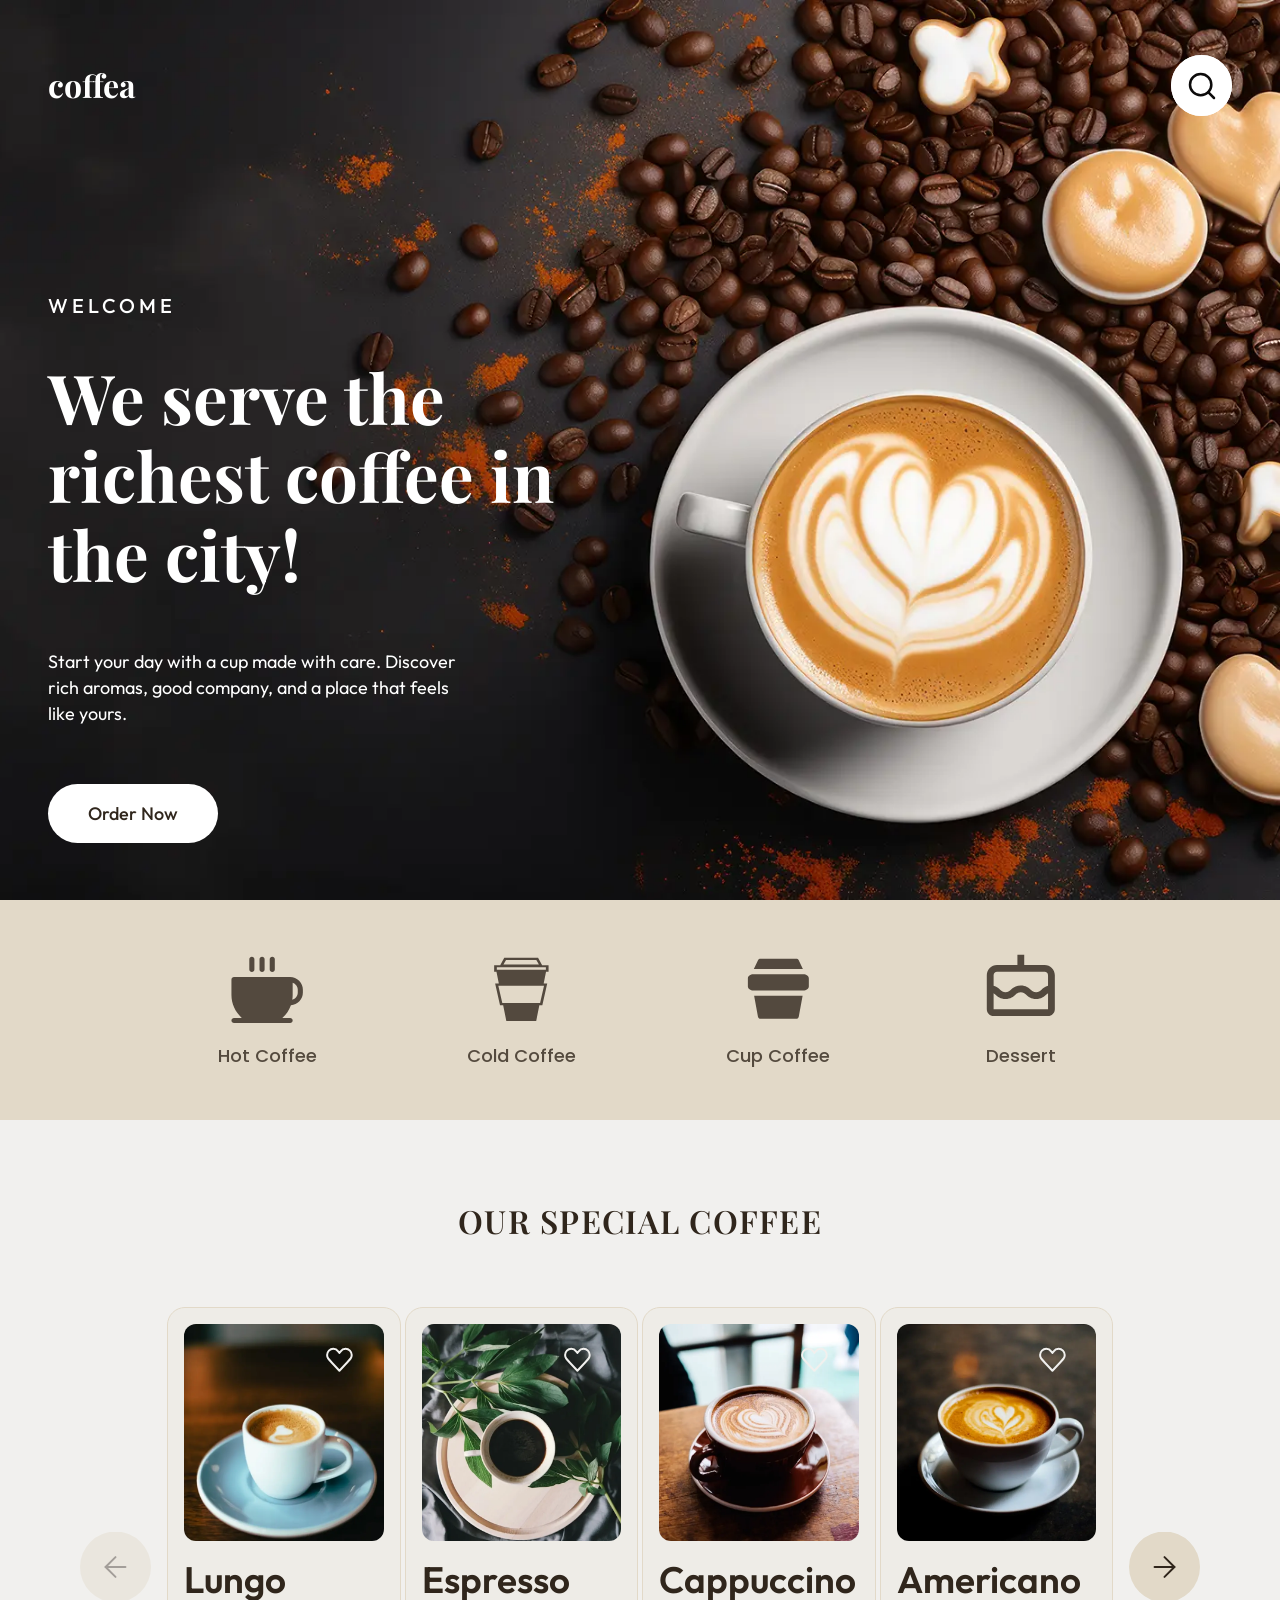
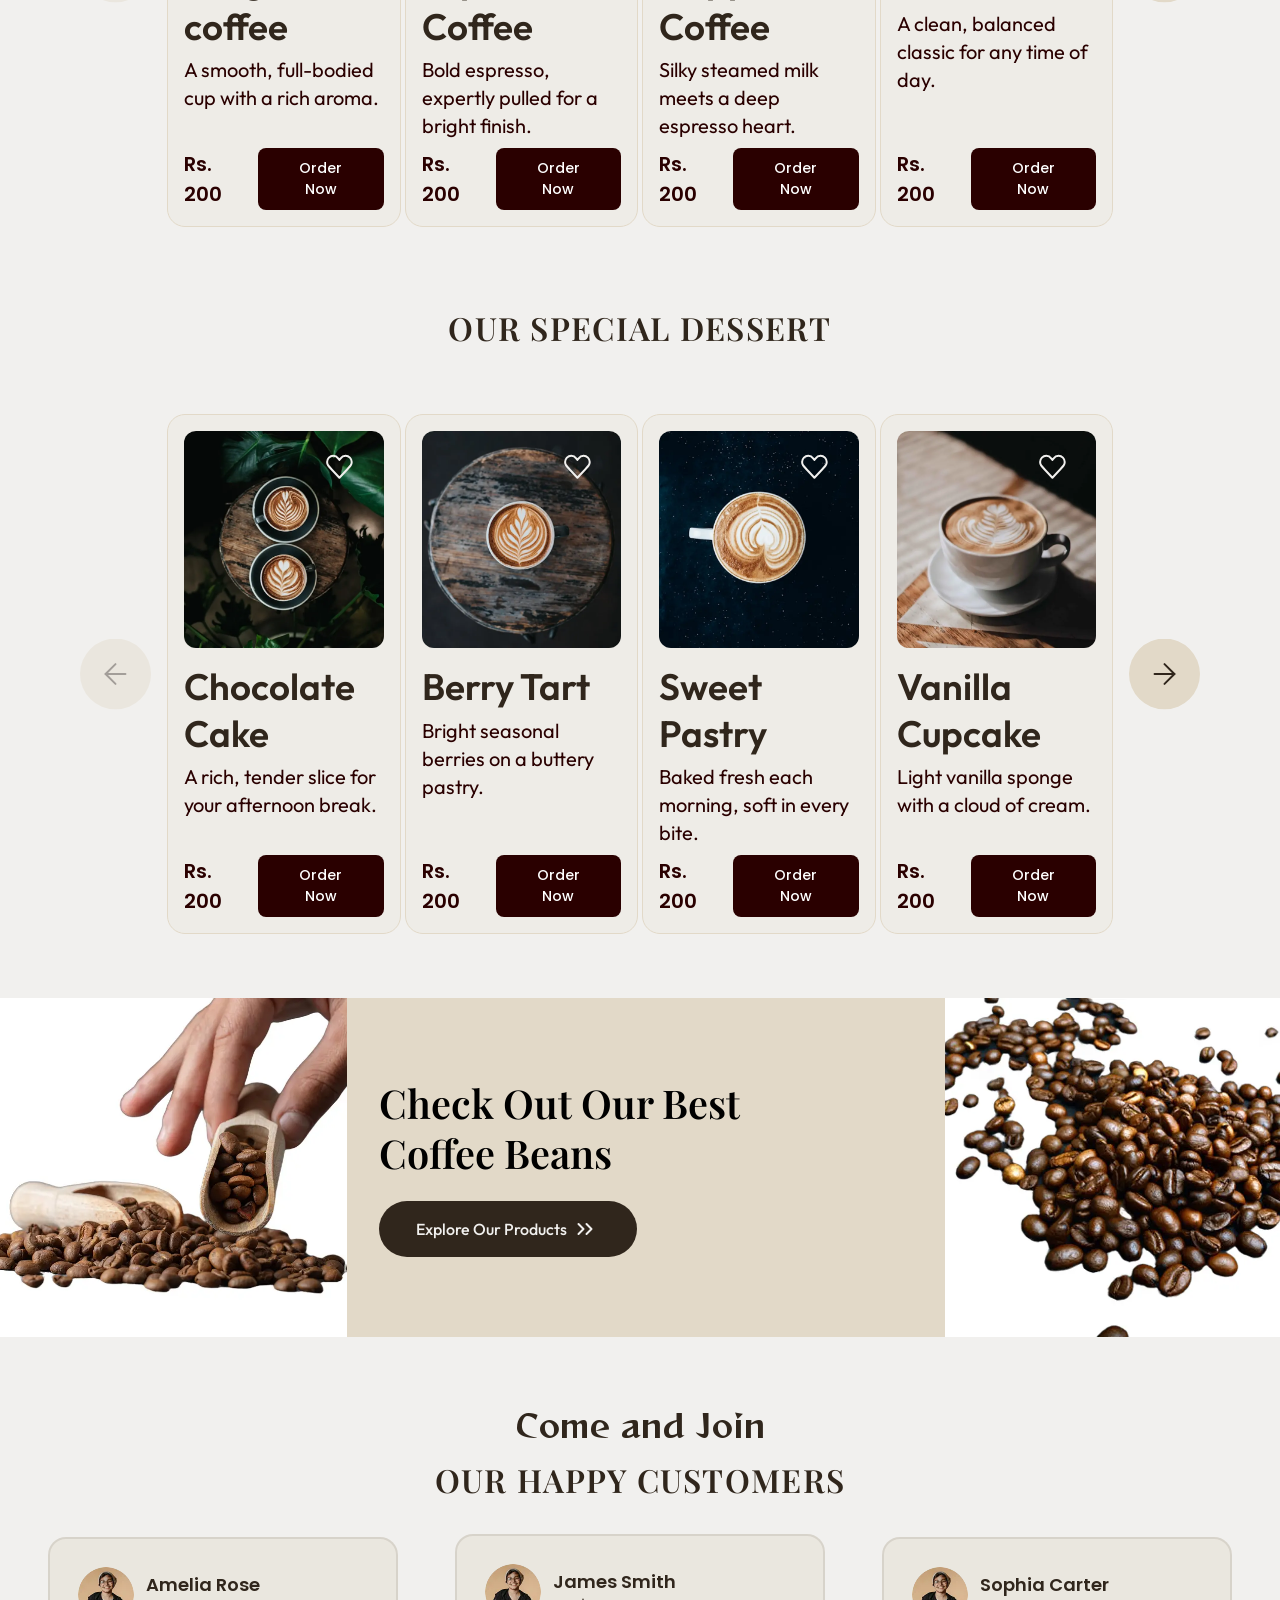
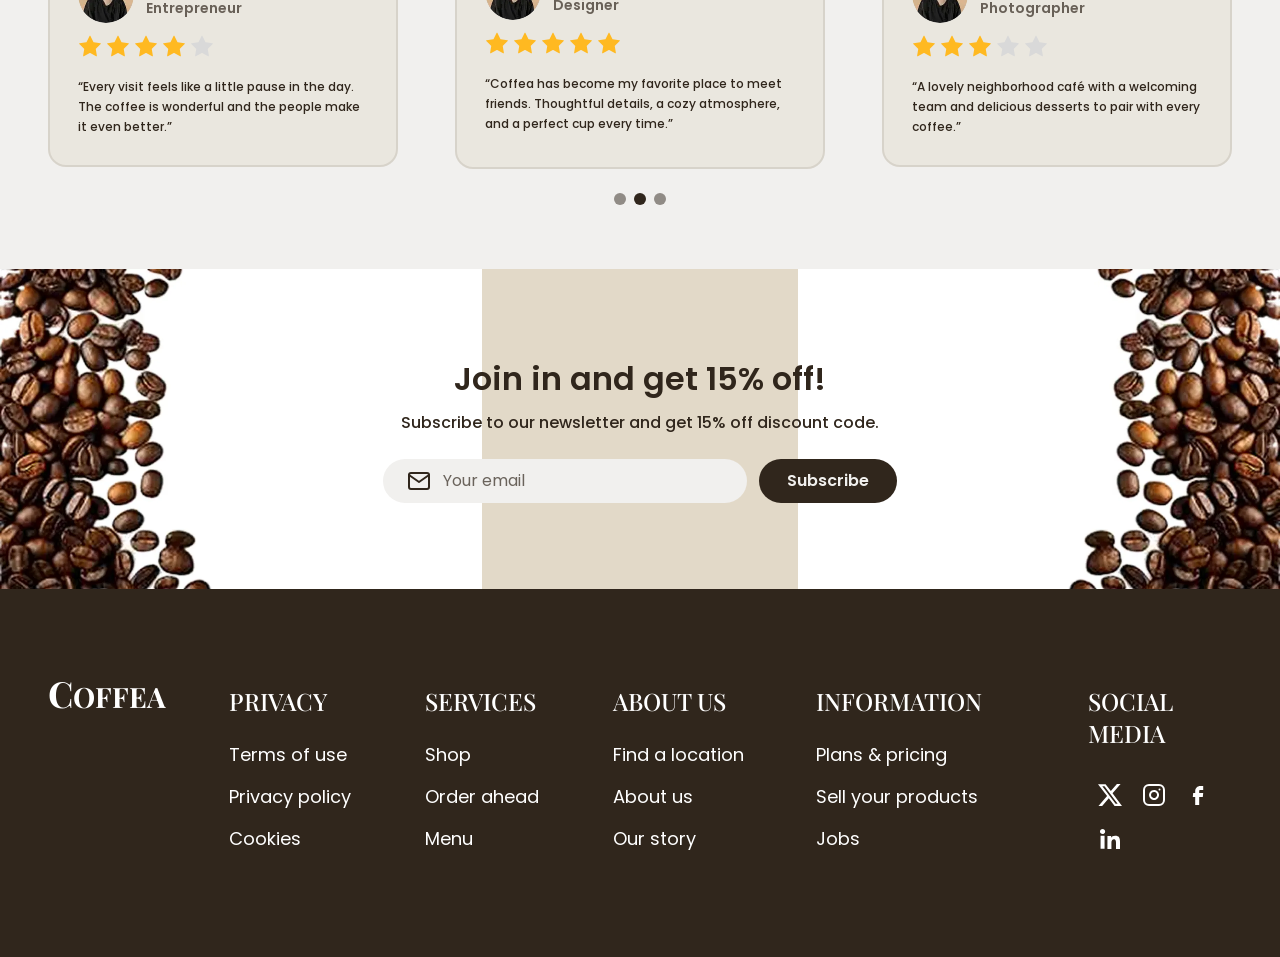
==== index.html @ c3ddb2d2 "TP4-Landing Page" ====
<!DOCTYPE html>
<html lang="en">
 <head>
  <meta charset="utf-8"/>
  <meta content="width=device-width, initial-scale=1" name="viewport"/>
  <title>
   Coffea | Freshly roasted coffee and desserts
  </title>
  <meta content="Coffea is a coffee shop serving freshly roasted espresso, cold brews and desserts. Order online or visit us." name="description"/>
  <meta content="Coffea | Coffee shop" property="og:title"/>
  <meta content="Freshly roasted coffee and desserts, made in small batches." property="og:description"/>
  <meta content="website" property="og:type"/>
  <link href="assets/icons/favicon.svg" rel="icon" type="image/svg+xml"/>
  <link href="https://fonts.googleapis.com" rel="preconnect"/>
  <link crossorigin="" href="https://fonts.gstatic.com" rel="preconnect"/>
  <link href="https://fonts.googleapis.com/css2?family=Outfit:wght@400;500;600&amp;family=Playfair+Display:wght@500;600;700&amp;family=Poppins:wght@400;500;600&amp;family=Reggae+One&amp;display=swap" rel="stylesheet"/>
  <link href="css/main.css" rel="stylesheet"/>
  <script defer="" src="js/carousels.js"></script>
 </head>
 <body>
  <a class="skip-link" href="#main">
   Skip to content
  </a>
  <header class="header">
   <div class="container header__inner">
    <a class="header__logo" href="/">
     coffea
    </a>
    <button aria-label="Buscar" class="header__search" type="button">
     <img alt="" height="61" src="assets/icons/search.svg" width="61"/>
    </button>
    <details class="header__menu">
     <summary class="header__toggle">
      <span class="visually-hidden">
       Menu
      </span>
     </summary>
     <nav aria-label="Principal">
      <ul class="header__list">
       <li>
        <a class="header__link" href="#">
         home
        </a>
       </li>
       <li>
        <a class="header__link" href="#">
         coffee
        </a>
       </li>
       <li>
        <a class="header__link" href="#">
         bakery
        </a>
       </li>
       <li>
        <a class="header__link" href="#">
         shop
        </a>
       </li>
       <li>
        <a class="header__link" href="#">
         about
        </a>
       </li>
       <li>
        <a class="header__link header__link--login" href="#">
         login
        </a>
       </li>
      </ul>
     </nav>
    </details>
   </div>
  </header>
  <main id="main">
   <section aria-labelledby="hero-title" class="hero">
    <img alt="" class="hero__bg" decoding="async" fetchpriority="high" height="1000" src="assets/img/hero.webp" width="1920"/>
    <div class="container">
     <div class="hero__content">
      <p class="hero__eyebrow">
       Welcome
      </p>
      <h1 class="hero__title" id="hero-title">
       We serve the richest coffee in the city!
      </h1>
      <p class="hero__text">
       Start your day with a cup made with care. Discover rich aromas, good company, and a place that feels like yours.
      </p>
      <a class="hero__cta" href="#coffee-title">
       Order Now
      </a>
     </div>
    </div>
   </section>
   <section aria-label="Categorías" class="categories">
    <div class="container">
     <ul class="categories__list">
      <li>
       <a class="categories__link" href="#coffee-title">
        <svg aria-hidden="true" class="categories__icon" fill="currentColor" viewbox="0 0 83 83">
         <path d="M64.6557 29.3609H8.06055C7.37827 29.3609 6.72395 29.632 6.24151 30.1144C5.75907 30.5969 5.48804 31.2512 5.48804 31.9335V47.3685C5.49573 51.7482 6.43234 56.0764 8.23605 60.0673C10.0398 64.0583 12.6695 67.6213 15.9517 70.5211H8.06055C7.37827 70.5211 6.72395 70.7921 6.24151 71.2745C5.75907 71.757 5.48804 72.4113 5.48804 73.0936C5.48804 73.7759 5.75907 74.4302 6.24151 74.9126C6.72395 75.3951 7.37827 75.6661 8.06055 75.6661H64.6557C65.338 75.6661 65.9923 75.3951 66.4748 74.9126C66.9572 74.4302 67.2282 73.7759 67.2282 73.0936C67.2282 72.4113 66.9572 71.757 66.4748 71.2745C65.9923 70.7921 65.338 70.5211 64.6557 70.5211H56.7646C60.7043 67.0291 63.6919 62.5931 65.4468 57.6296C68.7142 57.4283 71.7819 55.9887 74.0248 53.6042C76.2678 51.2196 77.5171 48.0696 77.5183 44.796V42.2235C77.5183 38.8121 76.1631 35.5405 73.7509 33.1283C71.3387 30.7161 68.0671 29.3609 64.6557 29.3609ZM72.3732 44.796C72.3721 46.4603 71.8329 48.0797 70.8362 49.4126C69.8394 50.7455 68.4385 51.7204 66.8424 52.192C67.097 50.5967 67.226 48.9839 67.2282 47.3685V34.9497C68.7325 35.4816 70.035 36.4666 70.9564 37.7692C71.8778 39.0718 72.3728 40.628 72.3732 42.2235V44.796ZM33.7856 21.6434V11.3534C33.7856 10.6711 34.0567 10.0168 34.5391 9.53435C35.0215 9.05191 35.6759 8.78088 36.3581 8.78088C37.0404 8.78088 37.6947 9.05191 38.1772 9.53435C38.6596 10.0168 38.9306 10.6711 38.9306 11.3534V21.6434C38.9306 22.3257 38.6596 22.98 38.1772 23.4625C37.6947 23.9449 37.0404 24.2159 36.3581 24.2159C35.6759 24.2159 35.0215 23.9449 34.5391 23.4625C34.0567 22.98 33.7856 22.3257 33.7856 21.6434ZM44.0757 21.6434V11.3534C44.0757 10.6711 44.3467 10.0168 44.8291 9.53435C45.3116 9.05191 45.9659 8.78088 46.6482 8.78088C47.3304 8.78088 47.9848 9.05191 48.4672 9.53435C48.9496 10.0168 49.2207 10.6711 49.2207 11.3534V21.6434C49.2207 22.3257 48.9496 22.98 48.4672 23.4625C47.9848 23.9449 47.3304 24.2159 46.6482 24.2159C45.9659 24.2159 45.3116 23.9449 44.8291 23.4625C44.3467 22.98 44.0757 22.3257 44.0757 21.6434ZM23.4956 21.6434V11.3534C23.4956 10.6711 23.7666 10.0168 24.2491 9.53435C24.7315 9.05191 25.3858 8.78088 26.0681 8.78088C26.7504 8.78088 27.4047 9.05191 27.8871 9.53435C28.3696 10.0168 28.6406 10.6711 28.6406 11.3534V21.6434C28.6406 22.3257 28.3696 22.98 27.8871 23.4625C27.4047 23.9449 26.7504 24.2159 26.0681 24.2159C25.3858 24.2159 24.7315 23.9449 24.2491 23.4625C23.7666 22.98 23.4956 22.3257 23.4956 21.6434Z">
         </path>
        </svg>
        Hot Coffee
       </a>
      </li>
      <li>
       <a class="categories__link" href="#coffee-title">
        <svg aria-hidden="true" class="categories__icon" fill="currentColor" viewbox="0 0 83 83">
         <path d="M24.4686 9.88041L20.3669 17.3106H14.2689V23.9928H16.6022L18.9913 35.8791H15.2594L20.1947 57.7082L23.359 57.6784L26.541 73.5394H56.6666L56.8769 72.4831L59.8461 57.6764L62.8559 57.7062L67.7784 35.8772H64.2138L66.5877 23.9908H69.149V17.3086H62.6709L58.554 9.87842L24.4686 9.88041ZM26.2522 12.015H56.7983L59.3951 16.7397H23.6351L26.2522 12.015ZM16.9645 19.4352H66.4306V21.8781H16.9645V19.4352ZM18.4947 38.0018H64.5609L60.5884 55.5538L41.4961 55.3966L22.4672 55.5538L18.4947 38.0018Z">
         </path>
        </svg>
        Cold Coffee
       </a>
      </li>
      <li>
       <a class="categories__link" href="#coffee-title">
        <svg aria-hidden="true" class="categories__icon" fill="currentColor" viewbox="0 0 83 83">
         <path clip-rule="evenodd" d="M23.6914 10.7549C23.1773 10.755 22.6751 10.8843 22.2494 11.1261C21.8237 11.3679 21.494 11.7111 21.3027 12.1116L16.9785 21.1851H66.4394L62.1152 12.1116C61.924 11.7111 61.5943 11.3679 61.1686 11.1261C60.7428 10.8843 60.2406 10.755 59.7266 10.7549H23.6914ZM21.1483 69.413L17.2668 48.2501H66.1511L62.2696 69.413C62.1762 69.923 61.8684 70.388 61.402 70.724C60.9356 71.06 60.3413 71.2448 59.7266 71.245H23.6914C23.0767 71.2448 22.4824 71.06 22.0159 70.724C21.5495 70.388 21.2417 69.923 21.1483 69.413ZM16.5667 26.5817H66.8564C69.9451 26.5817 72.4419 28.405 72.4419 30.6518V38.7834C72.4419 41.0302 69.94 42.8449 66.8564 42.8449H16.5615C13.4728 42.8449 10.9761 41.0302 10.9761 38.7834V30.6518C10.9761 28.405 13.4831 26.5817 16.5667 26.5817Z" fill-rule="evenodd">
         </path>
        </svg>
        Cup Coffee
       </a>
      </li>
      <li>
       <a class="categories__link" href="#coffee-title">
        <svg aria-hidden="true" class="categories__icon" fill="currentColor" viewbox="0 0 83 83">
         <path d="M65.1702 17.15H44.5901V6.85999H37.7301V17.15H17.15C11.4768 17.15 6.85999 21.7668 6.85999 27.4401V61.7402C6.85999 65.5235 9.93671 68.6002 13.72 68.6002H68.6002C72.3835 68.6002 75.4602 65.5235 75.4602 61.7402V27.4401C75.4602 21.7668 70.8434 17.15 65.1702 17.15ZM17.15 24.01H65.1702C66.0799 24.01 66.9523 24.3714 67.5956 25.0147C68.2388 25.6579 68.6002 26.5304 68.6002 27.4401L68.6036 38.1417C65.5303 38.9237 63.5649 40.6593 62.0317 42.0245C60.2927 43.568 59.1436 44.5901 56.5849 44.5901C54.0295 44.5901 52.8804 43.568 51.1414 42.0279C49.1006 40.2134 46.3085 37.7301 41.1429 37.7301C35.9808 37.7301 33.1888 40.2134 31.1479 42.0279C29.4089 43.5714 28.2633 44.5901 25.7079 44.5901C23.1594 44.5901 22.0138 43.5714 20.2816 42.0279C18.7484 40.6627 16.7899 38.9237 13.72 38.1417V27.4401C13.72 26.5304 14.0814 25.6579 14.7246 25.0147C15.3679 24.3714 16.2403 24.01 17.15 24.01ZM13.72 61.7402V45.5711C14.3751 45.993 15.0028 46.5109 15.7197 47.1523C17.7606 48.9668 20.5492 51.4501 25.7079 51.4501C30.8666 51.4501 33.6621 48.9668 35.7029 47.1523C37.442 45.6088 38.5876 44.5901 41.1429 44.5901C43.6983 44.5901 44.8474 45.6122 46.5864 47.1523C48.6272 48.9668 51.4193 51.4501 56.5849 51.4501C61.7505 51.4501 64.5459 48.9668 66.5868 47.1523C67.3105 46.5075 67.9416 45.9861 68.6036 45.5608L68.607 61.7402H13.72Z">
         </path>
        </svg>
        Dessert
       </a>
      </li>
     </ul>
    </div>
   </section>
   <section aria-labelledby="coffee-title" class="products">
    <h2 class="section-title" id="coffee-title">
     Our Special Coffee
    </h2>
    <div class="carousel">
     <button aria-label="Previous Coffees" class="carousel__arrow carousel__arrow--prev" data-carousel-direction="previous" type="button">
      <img alt="" height="71" src="assets/icons/arrow.svg" width="71"/>
     </button>
     <ul class="carousel__track">
      <li class="carousel__item">
       <article class="product-card" id="coffee-1">
        <div class="product-card__media">
         <img alt="Coffee 1" class="product-card__img" decoding="async" height="364" loading="lazy" src="assets/img/coffee-1.webp" width="334"/>
         <div class="product-card__fav">
          <input class="product-card__fav-input" id="fav-coffee-1" type="checkbox"/>
          <label class="product-card__fav-label" for="fav-coffee-1">
           <span class="visually-hidden">
            Add Coffee 1 to favorites
           </span>
          </label>
         </div>
        </div>
        <div class="product-card__body">
         <div class="product-card__text">
          <h3 class="product-card__title">
           Lungo coffee
          </h3>
          <p class="product-card__desc">
           A smooth, full-bodied cup with a rich aroma.
          </p>
         </div>
         <div class="product-card__buy">
          <data class="product-card__price" value="200">
           Rs. 200
          </data>
          <button class="product-card__btn" type="button">
           Order Now
          </button>
         </div>
        </div>
       </article>
      </li>
      <li class="carousel__item">
       <article class="product-card" id="coffee-2">
        <div class="product-card__media">
         <img alt="Coffee 2" class="product-card__img" decoding="async" height="364" loading="lazy" src="assets/img/coffee-2.webp" width="334"/>
         <div class="product-card__fav">
          <input class="product-card__fav-input" id="fav-coffee-2" type="checkbox"/>
          <label class="product-card__fav-label" for="fav-coffee-2">
           <span class="visually-hidden">
            Add Coffee 2 to favorites
           </span>
          </label>
         </div>
        </div>
        <div class="product-card__body">
         <div class="product-card__text">
          <h3 class="product-card__title">
           Espresso Coffee
          </h3>
          <p class="product-card__desc">
           Bold espresso, expertly pulled for a bright finish.
          </p>
         </div>
         <div class="product-card__buy">
          <data class="product-card__price" value="200">
           Rs. 200
          </data>
          <button class="product-card__btn" type="button">
           Order Now
          </button>
         </div>
        </div>
       </article>
      </li>
      <li class="carousel__item">
       <article class="product-card" id="coffee-3">
        <div class="product-card__media">
         <img alt="Coffee 3" class="product-card__img" decoding="async" height="364" loading="lazy" src="assets/img/coffee-3.webp" width="334"/>
         <div class="product-card__fav">
          <input class="product-card__fav-input" id="fav-coffee-3" type="checkbox"/>
          <label class="product-card__fav-label" for="fav-coffee-3">
           <span class="visually-hidden">
            Add Coffee 3 to favorites
           </span>
          </label>
         </div>
        </div>
        <div class="product-card__body">
         <div class="product-card__text">
          <h3 class="product-card__title">
           Cappuccino Coffee
          </h3>
          <p class="product-card__desc">
           Silky steamed milk meets a deep espresso heart.
          </p>
         </div>
         <div class="product-card__buy">
          <data class="product-card__price" value="200">
           Rs. 200
          </data>
          <button class="product-card__btn" type="button">
           Order Now
          </button>
         </div>
        </div>
       </article>
      </li>
      <li class="carousel__item">
       <article class="product-card" id="coffee-4">
        <div class="product-card__media">
         <img alt="Coffee 4" class="product-card__img" decoding="async" height="364" loading="lazy" src="assets/img/coffee-4.webp" width="334"/>
         <div class="product-card__fav">
          <input class="product-card__fav-input" id="fav-coffee-4" type="checkbox"/>
          <label class="product-card__fav-label" for="fav-coffee-4">
           <span class="visually-hidden">
            Add Coffee 4 to favorites
           </span>
          </label>
         </div>
        </div>
        <div class="product-card__body">
         <div class="product-card__text">
          <h3 class="product-card__title">
           Americano
          </h3>
          <p class="product-card__desc">
           A clean, balanced classic for any time of day.
          </p>
         </div>
         <div class="product-card__buy">
          <data class="product-card__price" value="200">
           Rs. 200
          </data>
          <button class="product-card__btn" type="button">
           Order Now
          </button>
         </div>
        </div>
       </article>
      </li>
      <li class="carousel__item">
       <article class="product-card" id="coffee-5">
        <div class="product-card__media">
         <img alt="Coffee 5" class="product-card__img" decoding="async" height="364" loading="lazy" src="assets/img/coffee-1.webp" width="334"/>
         <div class="product-card__fav">
          <input class="product-card__fav-input" id="fav-coffee-5" type="checkbox"/>
          <label class="product-card__fav-label" for="fav-coffee-5">
           <span class="visually-hidden">
            Add Coffee 5 to favorites
           </span>
          </label>
         </div>
        </div>
        <div class="product-card__body">
         <div class="product-card__text">
          <h3 class="product-card__title">
           Ristretto
          </h3>
          <p class="product-card__desc">
           A concentrated shot with a bold, intense flavor.
          </p>
         </div>
         <div class="product-card__buy">
          <data class="product-card__price" value="200">
           Rs. 200
          </data>
          <button class="product-card__btn" type="button">
           Order Now
          </button>
         </div>
        </div>
       </article>
      </li>
     </ul>
     <button aria-label="Next Coffees" class="carousel__arrow carousel__arrow--next" data-carousel-direction="next" type="button">
      <img alt="" height="71" src="assets/icons/arrow.svg" width="71"/>
     </button>
    </div>
   </section>
   <section aria-labelledby="dessert-title" class="products">
    <h2 class="section-title" id="dessert-title">
     Our Special Dessert
    </h2>
    <div class="carousel">
     <button aria-label="Previous Desserts" class="carousel__arrow carousel__arrow--prev" data-carousel-direction="previous" type="button">
      <img alt="" height="71" src="assets/icons/arrow.svg" width="71"/>
     </button>
     <ul class="carousel__track">
      <li class="carousel__item">
       <article class="product-card" id="dessert-1">
        <div class="product-card__media">
         <img alt="Dessert 1" class="product-card__img" decoding="async" height="364" loading="lazy" src="assets/img/dessert-1.webp" width="334"/>
         <div class="product-card__fav">
          <input class="product-card__fav-input" id="fav-dessert-1" type="checkbox"/>
          <label class="product-card__fav-label" for="fav-dessert-1">
           <span class="visually-hidden">
            Add Dessert 1 to favorites
           </span>
          </label>
         </div>
        </div>
        <div class="product-card__body">
         <div class="product-card__text">
          <h3 class="product-card__title">
           Chocolate Cake
          </h3>
          <p class="product-card__desc">
           A rich, tender slice for your afternoon break.
          </p>
         </div>
         <div class="product-card__buy">
          <data class="product-card__price" value="200">
           Rs. 200
          </data>
          <button class="product-card__btn" type="button">
           Order Now
          </button>
         </div>
        </div>
       </article>
      </li>
      <li class="carousel__item">
       <article class="product-card" id="dessert-2">
        <div class="product-card__media">
         <img alt="Dessert 2" class="product-card__img" decoding="async" height="364" loading="lazy" src="assets/img/dessert-2.webp" width="334"/>
         <div class="product-card__fav">
          <input class="product-card__fav-input" id="fav-dessert-2" type="checkbox"/>
          <label class="product-card__fav-label" for="fav-dessert-2">
           <span class="visually-hidden">
            Add Dessert 2 to favorites
           </span>
          </label>
         </div>
        </div>
        <div class="product-card__body">
         <div class="product-card__text">
          <h3 class="product-card__title">
           Berry Tart
          </h3>
          <p class="product-card__desc">
           Bright seasonal berries on a buttery pastry.
          </p>
         </div>
         <div class="product-card__buy">
          <data class="product-card__price" value="200">
           Rs. 200
          </data>
          <button class="product-card__btn" type="button">
           Order Now
          </button>
         </div>
        </div>
       </article>
      </li>
      <li class="carousel__item">
       <article class="product-card" id="dessert-3">
        <div class="product-card__media">
         <img alt="Dessert 3" class="product-card__img" decoding="async" height="364" loading="lazy" src="assets/img/dessert-3.webp" width="334"/>
         <div class="product-card__fav">
          <input class="product-card__fav-input" id="fav-dessert-3" type="checkbox"/>
          <label class="product-card__fav-label" for="fav-dessert-3">
           <span class="visually-hidden">
            Add Dessert 3 to favorites
           </span>
          </label>
         </div>
        </div>
        <div class="product-card__body">
         <div class="product-card__text">
          <h3 class="product-card__title">
           Sweet Pastry
          </h3>
          <p class="product-card__desc">
           Baked fresh each morning, soft in every bite.
          </p>
         </div>
         <div class="product-card__buy">
          <data class="product-card__price" value="200">
           Rs. 200
          </data>
          <button class="product-card__btn" type="button">
           Order Now
          </button>
         </div>
        </div>
       </article>
      </li>
      <li class="carousel__item">
       <article class="product-card" id="dessert-4">
        <div class="product-card__media">
         <img alt="Dessert 4" class="product-card__img" decoding="async" height="364" loading="lazy" src="assets/img/dessert-4.webp" width="334"/>
         <div class="product-card__fav">
          <input class="product-card__fav-input" id="fav-dessert-4" type="checkbox"/>
          <label class="product-card__fav-label" for="fav-dessert-4">
           <span class="visually-hidden">
            Add Dessert 4 to favorites
           </span>
          </label>
         </div>
        </div>
        <div class="product-card__body">
         <div class="product-card__text">
          <h3 class="product-card__title">
           Vanilla Cupcake
          </h3>
          <p class="product-card__desc">
           Light vanilla sponge with a cloud of cream.
          </p>
         </div>
         <div class="product-card__buy">
          <data class="product-card__price" value="200">
           Rs. 200
          </data>
          <button class="product-card__btn" type="button">
           Order Now
          </button>
         </div>
        </div>
       </article>
      </li>
      <li class="carousel__item">
       <article class="product-card" id="dessert-5">
        <div class="product-card__media">
         <img alt="Dessert 5" class="product-card__img" decoding="async" height="364" loading="lazy" src="assets/img/dessert-1.webp" width="334"/>
         <div class="product-card__fav">
          <input class="product-card__fav-input" id="fav-dessert-5" type="checkbox"/>
          <label class="product-card__fav-label" for="fav-dessert-5">
           <span class="visually-hidden">
            Add Dessert 5 to favorites
           </span>
          </label>
         </div>
        </div>
        <div class="product-card__body">
         <div class="product-card__text">
          <h3 class="product-card__title">
           Croissant
          </h3>
          <p class="product-card__desc">
           A buttery, flaky pastry with a hint of vanilla.
          </p>
         </div>
         <div class="product-card__buy">
          <data class="product-card__price" value="200">
           Rs. 200
          </data>
          <button class="product-card__btn" type="button">
           Order Now
          </button>
         </div>
        </div>
       </article>
      </li>
     </ul>
     <button aria-label="Next Desserts" class="carousel__arrow carousel__arrow--next" data-carousel-direction="next" type="button">
      <img alt="" height="71" src="assets/icons/arrow.svg" width="71"/>
     </button>
    </div>
   </section>
   <section aria-labelledby="promo-title" class="promo">
    <img alt="" class="promo__img promo__img--hand" decoding="async" height="335" loading="lazy" src="assets/img/promo-hand.webp" width="520"/>
    <img alt="" class="promo__img promo__img--beans" decoding="async" height="335" loading="lazy" src="assets/img/promo-beans.webp" width="503"/>
    <div class="promo__content">
     <h2 class="promo__title" id="promo-title">
      Check Out Our Best Coffee Beans
     </h2>
     <a class="promo__btn" href="#">
      Explore Our Products
      <span aria-hidden="true" class="promo__chevrons">
       <img alt="" height="20" src="assets/icons/chevron.svg" width="20"/>
       <img alt="" height="20" src="assets/icons/chevron.svg" width="20"/>
      </span>
     </a>
    </div>
   </section>
   <section aria-labelledby="testimonials-title" class="testimonials">
    <div class="testimonials__head">
     <p class="testimonials__kicker">
      Come and Join
     </p>
     <h2 class="section-title" id="testimonials-title">
      Our Happy Customers
     </h2>
    </div>
    <ul class="testimonials__list">
     <li class="testimonials__item" id="t-1">
      <figure class="testimonial-card">
       <figcaption class="testimonial-card__head">
        <img alt="" class="testimonial-card__avatar" decoding="async" height="56" loading="lazy" src="assets/img/avatar-1.webp" width="56"/>
        <span class="testimonial-card__who">
         <span class="testimonial-card__name">
          Amelia Rose
         </span>
         <span class="testimonial-card__role">
          Entrepreneur
         </span>
        </span>
        <span aria-label="4 de 5 estrellas" class="testimonial-card__rating" role="img">
         <img alt="" height="24" src="assets/icons/star.svg" width="24"/>
         <img alt="" height="24" src="assets/icons/star.svg" width="24"/>
         <img alt="" height="24" src="assets/icons/star.svg" width="24"/>
         <img alt="" height="24" src="assets/icons/star.svg" width="24"/>
         <img alt="" height="24" src="assets/icons/star-off.svg" width="24"/>
        </span>
       </figcaption>
       <blockquote class="testimonial-card__text">
        <p>
         “Every visit feels like a little pause in the day. The coffee is wonderful and the people make it even better.”
        </p>
       </blockquote>
      </figure>
     </li>
     <li class="testimonials__item" id="t-2">
      <figure class="testimonial-card testimonial-card--featured">
       <figcaption class="testimonial-card__head">
        <img alt="" class="testimonial-card__avatar" decoding="async" height="56" loading="lazy" src="assets/img/avatar-2.webp" width="56"/>
        <span class="testimonial-card__who">
         <span class="testimonial-card__name">
          James Smith
         </span>
         <span class="testimonial-card__role">
          Designer
         </span>
        </span>
        <span aria-label="5 de 5 estrellas" class="testimonial-card__rating" role="img">
         <img alt="" height="24" src="assets/icons/star.svg" width="24"/>
         <img alt="" height="24" src="assets/icons/star.svg" width="24"/>
         <img alt="" height="24" src="assets/icons/star.svg" width="24"/>
         <img alt="" height="24" src="assets/icons/star.svg" width="24"/>
         <img alt="" height="24" src="assets/icons/star.svg" width="24"/>
        </span>
       </figcaption>
       <blockquote class="testimonial-card__text">
        <p>
         “Coffea has become my favorite place to meet friends. Thoughtful details, a cozy atmosphere, and a perfect cup every time.”
        </p>
       </blockquote>
      </figure>
     </li>
     <li class="testimonials__item" id="t-3">
      <figure class="testimonial-card">
       <figcaption class="testimonial-card__head">
        <img alt="" class="testimonial-card__avatar" decoding="async" height="56" loading="lazy" src="assets/img/avatar-3.webp" width="56"/>
        <span class="testimonial-card__who">
         <span class="testimonial-card__name">
          Sophia Carter
         </span>
         <span class="testimonial-card__role">
          Photographer
         </span>
        </span>
        <span aria-label="3 de 5 estrellas" class="testimonial-card__rating" role="img">
         <img alt="" height="24" src="assets/icons/star.svg" width="24"/>
         <img alt="" height="24" src="assets/icons/star.svg" width="24"/>
         <img alt="" height="24" src="assets/icons/star.svg" width="24"/>
         <img alt="" height="24" src="assets/icons/star-off.svg" width="24"/>
         <img alt="" height="24" src="assets/icons/star-off.svg" width="24"/>
        </span>
       </figcaption>
       <blockquote class="testimonial-card__text">
        <p>
         “A lovely neighborhood café with a welcoming team and delicious desserts to pair with every coffee.”
        </p>
       </blockquote>
      </figure>
     </li>
    </ul>
    <nav aria-label="Testimonials" class="testimonials__pager">
     <button aria-current="true" aria-label="Testimonial 1" class="testimonials__dot" data-testimonial-index="0" type="button">
     </button>
     <button aria-current="false" aria-label="Testimonial 2" class="testimonials__dot" data-testimonial-index="1" type="button">
     </button>
     <button aria-current="false" aria-label="Testimonial 3" class="testimonials__dot" data-testimonial-index="2" type="button">
     </button>
    </nav>
   </section>
   <section aria-labelledby="newsletter-title" class="newsletter">
    <img alt="" class="newsletter__img newsletter__img--left" decoding="async" height="321" loading="lazy" src="assets/img/newsletter-beans.webp" width="482"/>
    <img alt="" class="newsletter__img newsletter__img--right" decoding="async" height="321" loading="lazy" src="assets/img/newsletter-beans.webp" width="482"/>
    <div class="newsletter__body">
     <h2 class="newsletter__title" id="newsletter-title">
      Join in and get 15% off!
     </h2>
     <p class="newsletter__sub">
      Subscribe to our newsletter and get 15% off discount code.
     </p>
     <form action="#" class="newsletter__form" method="get">
      <div class="newsletter__field">
       <label class="visually-hidden" for="nl-email">
        Email address
       </label>
       <img alt="" class="newsletter__icon" height="24" src="assets/icons/mail.svg" width="24"/>
       <input autocomplete="email" class="newsletter__input" id="nl-email" name="email" placeholder="Your email" required="" type="email"/>
      </div>
      <button class="newsletter__btn" type="submit">
       Subscribe
      </button>
     </form>
    </div>
   </section>
  </main>
  <footer class="footer">
   <div class="container footer__grid">
    <a class="footer__logo" href="/">
     Coffea
    </a>
    <div>
     <h3 class="footer__title">
      Privacy
     </h3>
     <ul class="footer__list">
      <li>
       <a class="footer__link" href="#">
        Terms of use
       </a>
      </li>
      <li>
       <a class="footer__link" href="#">
        Privacy policy
       </a>
      </li>
      <li>
       <a class="footer__link" href="#">
        Cookies
       </a>
      </li>
     </ul>
    </div>
    <div>
     <h3 class="footer__title">
      Services
     </h3>
     <ul class="footer__list">
      <li>
       <a class="footer__link" href="#">
        Shop
       </a>
      </li>
      <li>
       <a class="footer__link" href="#">
        Order ahead
       </a>
      </li>
      <li>
       <a class="footer__link" href="#">
        Menu
       </a>
      </li>
     </ul>
    </div>
    <div>
     <h3 class="footer__title">
      About us
     </h3>
     <ul class="footer__list">
      <li>
       <a class="footer__link" href="#">
        Find a location
       </a>
      </li>
      <li>
       <a class="footer__link" href="#">
        About us
       </a>
      </li>
      <li>
       <a class="footer__link" href="#">
        Our story
       </a>
      </li>
     </ul>
    </div>
    <div>
     <h3 class="footer__title">
      Information
     </h3>
     <ul class="footer__list">
      <li>
       <a class="footer__link" href="#">
        Plans &amp; pricing
       </a>
      </li>
      <li>
       <a class="footer__link" href="#">
        Sell your products
       </a>
      </li>
      <li>
       <a class="footer__link" href="#">
        Jobs
       </a>
      </li>
     </ul>
    </div>
    <div>
     <h3 class="footer__title">
      Social media
     </h3>
     <ul class="footer__social">
      <li>
       <a aria-label="X (Twitter)" class="footer__social-link" href="#">
        <img alt="" height="24" src="assets/icons/social-x.svg" width="24"/>
       </a>
      </li>
      <li>
       <a aria-label="Instagram" class="footer__social-link" href="#">
        <img alt="" height="24" src="assets/icons/social-instagram.svg" width="24"/>
       </a>
      </li>
      <li>
       <a aria-label="Facebook" class="footer__social-link" href="#">
        <img alt="" height="24" src="assets/icons/social-facebook.svg" width="24"/>
       </a>
      </li>
      <li>
       <a aria-label="LinkedIn" class="footer__social-link" href="#">
        <img alt="" height="24" src="assets/icons/social-linkedin.svg" width="24"/>
       </a>
      </li>
     </ul>
    </div>
   </div>
  </footer>
 </body>
</html>
---- css/main.css ----
@layer tokens, base, layout, components, utilities;
@import url("tokens.css") layer(tokens);
@import url("base.css") layer(base);
@import url("layout.css") layer(layout);
@import url("components/header.css") layer(components);
@import url("components/hero.css") layer(components);
@import url("components/categories.css") layer(components);
@import url("components/product-card.css") layer(components);
@import url("components/carousel.css") layer(components);
@import url("components/promo.css") layer(components);
@import url("components/testimonial-card.css") layer(components);
@import url("components/newsletter.css") layer(components);
@import url("components/footer.css") layer(components);
@import url("utilities.css") layer(utilities);
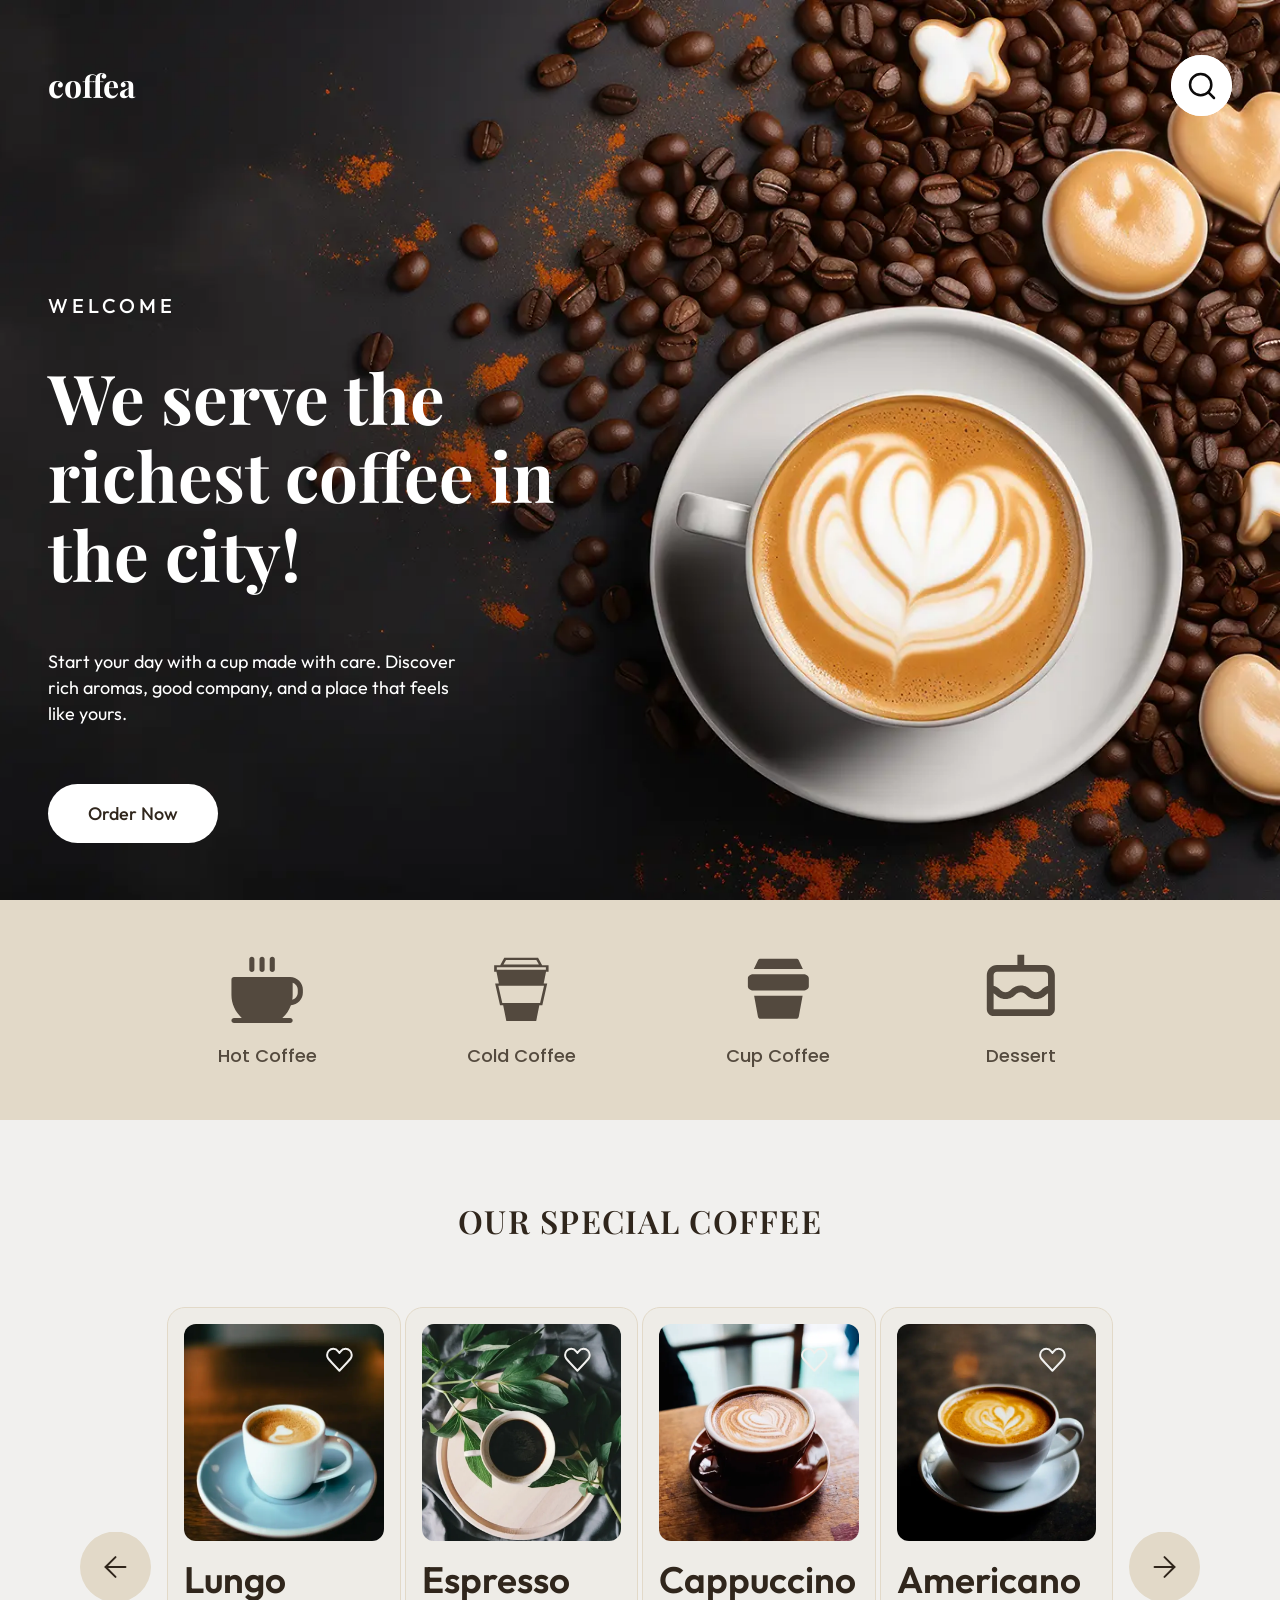
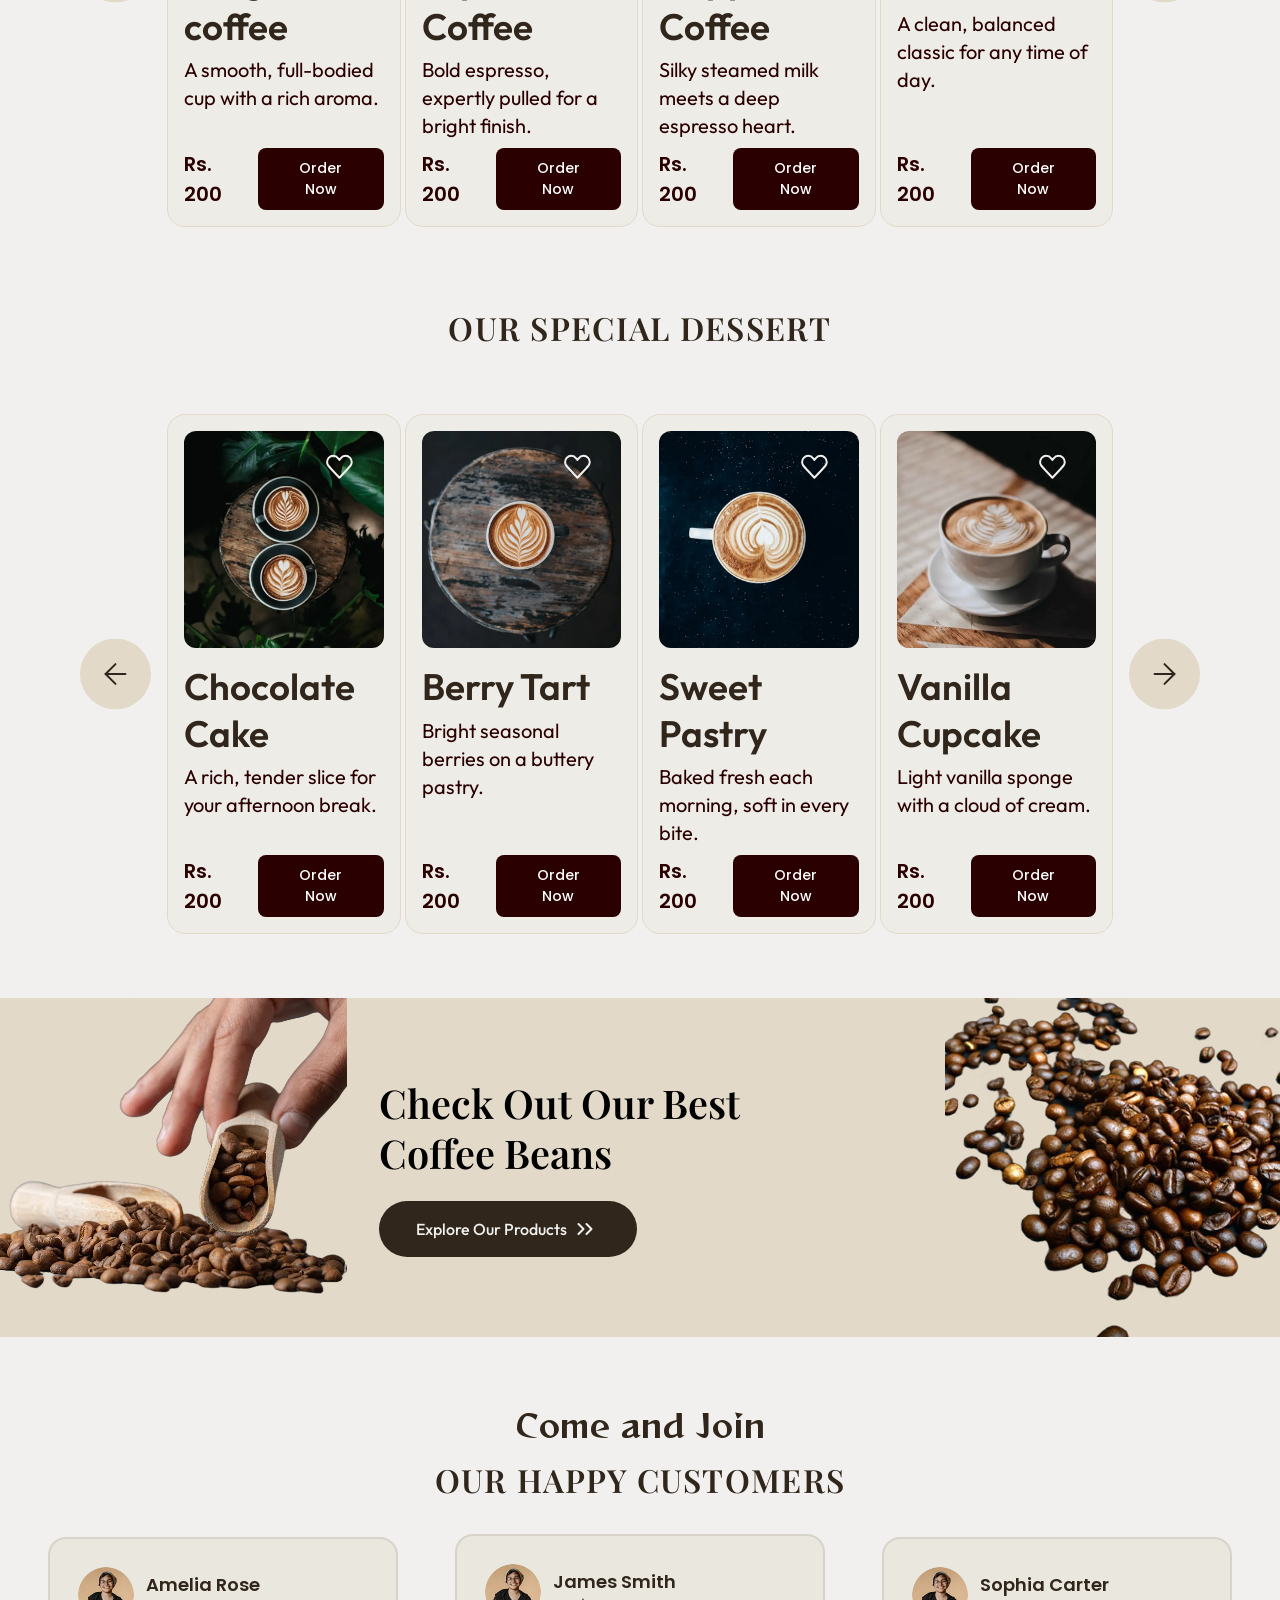
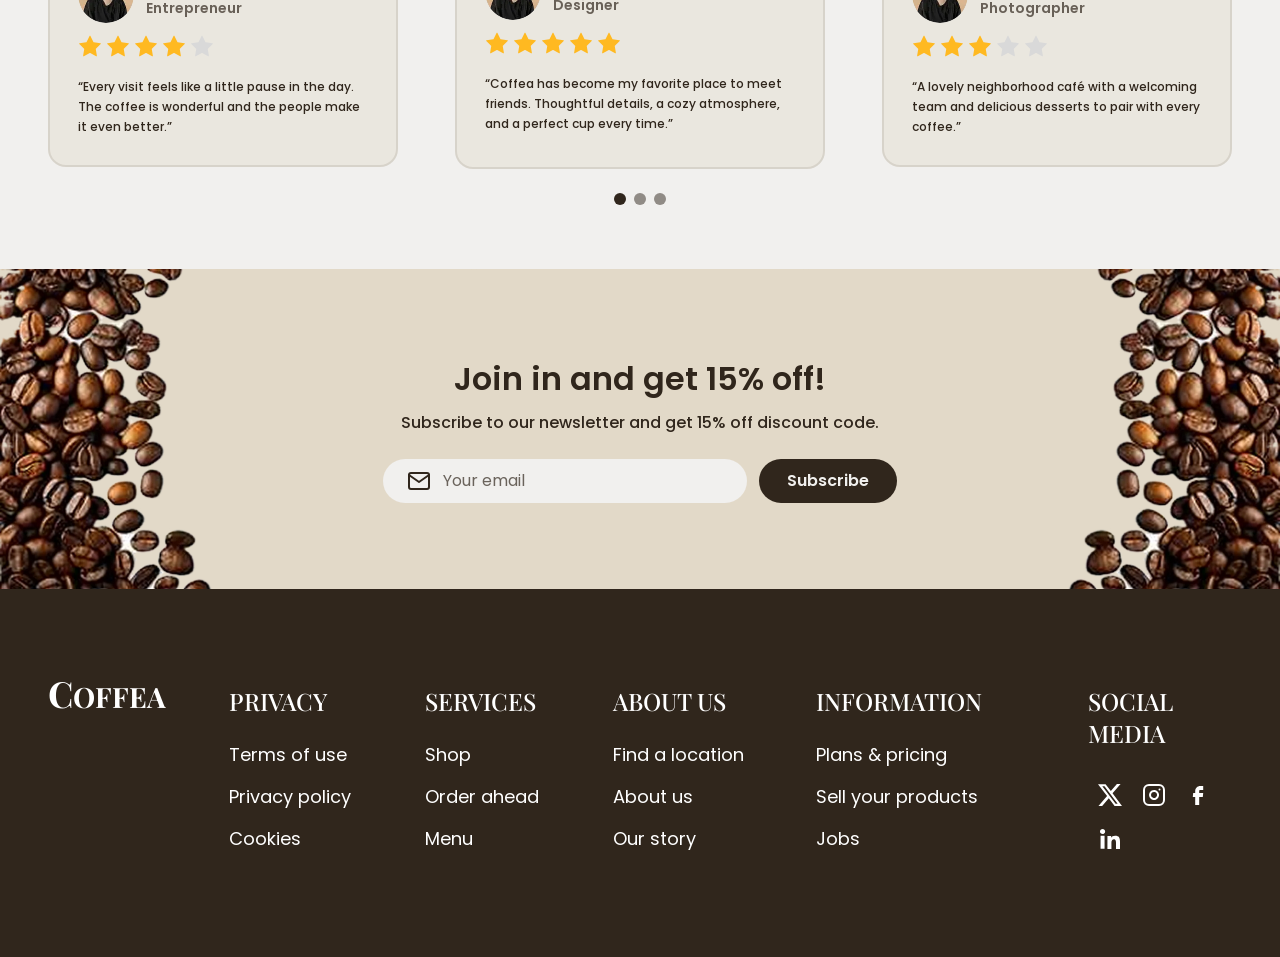
==== commit e30b6fb1: "Actualizo landing page" ====
--- a/index.html
+++ b/index.html
@@ -15,8 +15,7 @@
   <link crossorigin="" href="https://fonts.gstatic.com" rel="preconnect"/>
   <link href="https://fonts.googleapis.com/css2?family=Outfit:wght@400;500;600&amp;family=Playfair+Display:wght@500;600;700&amp;family=Poppins:wght@400;500;600&amp;family=Reggae+One&amp;display=swap" rel="stylesheet"/>
   <link href="css/main.css" rel="stylesheet"/>
-  <script defer="" src="js/carousels.js"></script>
- </head>
+</head>
  <body>
   <a class="skip-link" href="#main">
    Skip to content
@@ -38,32 +37,32 @@
      <nav aria-label="Principal">
       <ul class="header__list">
        <li>
-        <a class="header__link" href="#">
+        <a class="header__link" href="#home">
          home
         </a>
        </li>
        <li>
-        <a class="header__link" href="#">
+        <a class="header__link" href="#coffee-title">
          coffee
         </a>
        </li>
        <li>
-        <a class="header__link" href="#">
+        <a class="header__link" href="#dessert-title">
          bakery
         </a>
        </li>
        <li>
-        <a class="header__link" href="#">
+        <a class="header__link" href="#coffee-title">
          shop
         </a>
        </li>
        <li>
-        <a class="header__link" href="#">
+        <a class="header__link" href="#promo-title">
          about
         </a>
        </li>
        <li>
-        <a class="header__link header__link--login" href="#">
+        <a class="header__link header__link--login" href="#newsletter-title">
          login
         </a>
        </li>
@@ -73,7 +72,7 @@
    </div>
   </header>
   <main id="main">
-   <section aria-labelledby="hero-title" class="hero">
+   <section aria-labelledby="hero-title" class="hero" id="home">
     <img alt="" class="hero__bg" decoding="async" fetchpriority="high" height="1000" src="assets/img/hero.webp" width="1920"/>
     <div class="container">
      <div class="hero__content">
@@ -139,9 +138,9 @@
      Our Special Coffee
     </h2>
     <div class="carousel">
-     <button aria-label="Previous Coffees" class="carousel__arrow carousel__arrow--prev" data-carousel-direction="previous" type="button">
+     <a aria-label="Previous Coffees" class="carousel__arrow carousel__arrow--prev" href="#coffee-1">
       <img alt="" height="71" src="assets/icons/arrow.svg" width="71"/>
-     </button>
+     </a>
      <ul class="carousel__track">
       <li class="carousel__item">
        <article class="product-card" id="coffee-1">
@@ -275,43 +274,11 @@
         </div>
        </article>
       </li>
-      <li class="carousel__item">
-       <article class="product-card" id="coffee-5">
-        <div class="product-card__media">
-         <img alt="Coffee 5" class="product-card__img" decoding="async" height="364" loading="lazy" src="assets/img/coffee-1.webp" width="334"/>
-         <div class="product-card__fav">
-          <input class="product-card__fav-input" id="fav-coffee-5" type="checkbox"/>
-          <label class="product-card__fav-label" for="fav-coffee-5">
-           <span class="visually-hidden">
-            Add Coffee 5 to favorites
-           </span>
-          </label>
-         </div>
-        </div>
-        <div class="product-card__body">
-         <div class="product-card__text">
-          <h3 class="product-card__title">
-           Ristretto
-          </h3>
-          <p class="product-card__desc">
-           A concentrated shot with a bold, intense flavor.
-          </p>
-         </div>
-         <div class="product-card__buy">
-          <data class="product-card__price" value="200">
-           Rs. 200
-          </data>
-          <button class="product-card__btn" type="button">
-           Order Now
-          </button>
-         </div>
-        </div>
-       </article>
-      </li>
-     </ul>
-     <button aria-label="Next Coffees" class="carousel__arrow carousel__arrow--next" data-carousel-direction="next" type="button">
+      
+     </ul>
+     <a aria-label="Next Coffees" class="carousel__arrow carousel__arrow--next" href="#coffee-4">
       <img alt="" height="71" src="assets/icons/arrow.svg" width="71"/>
-     </button>
+     </a>
     </div>
    </section>
    <section aria-labelledby="dessert-title" class="products">
@@ -319,9 +286,9 @@
      Our Special Dessert
     </h2>
     <div class="carousel">
-     <button aria-label="Previous Desserts" class="carousel__arrow carousel__arrow--prev" data-carousel-direction="previous" type="button">
+     <a aria-label="Previous Desserts" class="carousel__arrow carousel__arrow--prev" href="#dessert-1">
       <img alt="" height="71" src="assets/icons/arrow.svg" width="71"/>
-     </button>
+     </a>
      <ul class="carousel__track">
       <li class="carousel__item">
        <article class="product-card" id="dessert-1">
@@ -455,43 +422,11 @@
         </div>
        </article>
       </li>
-      <li class="carousel__item">
-       <article class="product-card" id="dessert-5">
-        <div class="product-card__media">
-         <img alt="Dessert 5" class="product-card__img" decoding="async" height="364" loading="lazy" src="assets/img/dessert-1.webp" width="334"/>
-         <div class="product-card__fav">
-          <input class="product-card__fav-input" id="fav-dessert-5" type="checkbox"/>
-          <label class="product-card__fav-label" for="fav-dessert-5">
-           <span class="visually-hidden">
-            Add Dessert 5 to favorites
-           </span>
-          </label>
-         </div>
-        </div>
-        <div class="product-card__body">
-         <div class="product-card__text">
-          <h3 class="product-card__title">
-           Croissant
-          </h3>
-          <p class="product-card__desc">
-           A buttery, flaky pastry with a hint of vanilla.
-          </p>
-         </div>
-         <div class="product-card__buy">
-          <data class="product-card__price" value="200">
-           Rs. 200
-          </data>
-          <button class="product-card__btn" type="button">
-           Order Now
-          </button>
-         </div>
-        </div>
-       </article>
-      </li>
-     </ul>
-     <button aria-label="Next Desserts" class="carousel__arrow carousel__arrow--next" data-carousel-direction="next" type="button">
+      
+     </ul>
+     <a aria-label="Next Desserts" class="carousel__arrow carousel__arrow--next" href="#dessert-4">
       <img alt="" height="71" src="assets/icons/arrow.svg" width="71"/>
-     </button>
+     </a>
     </div>
    </section>
    <section aria-labelledby="promo-title" class="promo">
@@ -501,7 +436,7 @@
      <h2 class="promo__title" id="promo-title">
       Check Out Our Best Coffee Beans
      </h2>
-     <a class="promo__btn" href="#">
+     <a class="promo__btn" href="#coffee-title">
       Explore Our Products
       <span aria-hidden="true" class="promo__chevrons">
        <img alt="" height="20" src="assets/icons/chevron.svg" width="20"/>
@@ -603,12 +538,9 @@
      </li>
     </ul>
     <nav aria-label="Testimonials" class="testimonials__pager">
-     <button aria-current="true" aria-label="Testimonial 1" class="testimonials__dot" data-testimonial-index="0" type="button">
-     </button>
-     <button aria-current="false" aria-label="Testimonial 2" class="testimonials__dot" data-testimonial-index="1" type="button">
-     </button>
-     <button aria-current="false" aria-label="Testimonial 3" class="testimonials__dot" data-testimonial-index="2" type="button">
-     </button>
+     <a aria-label="Testimonial 1" class="testimonials__dot" href="#t-1"></a>
+     <a aria-label="Testimonial 2" class="testimonials__dot" href="#t-2"></a>
+     <a aria-label="Testimonial 3" class="testimonials__dot" href="#t-3"></a>
     </nav>
    </section>
    <section aria-labelledby="newsletter-title" class="newsletter">
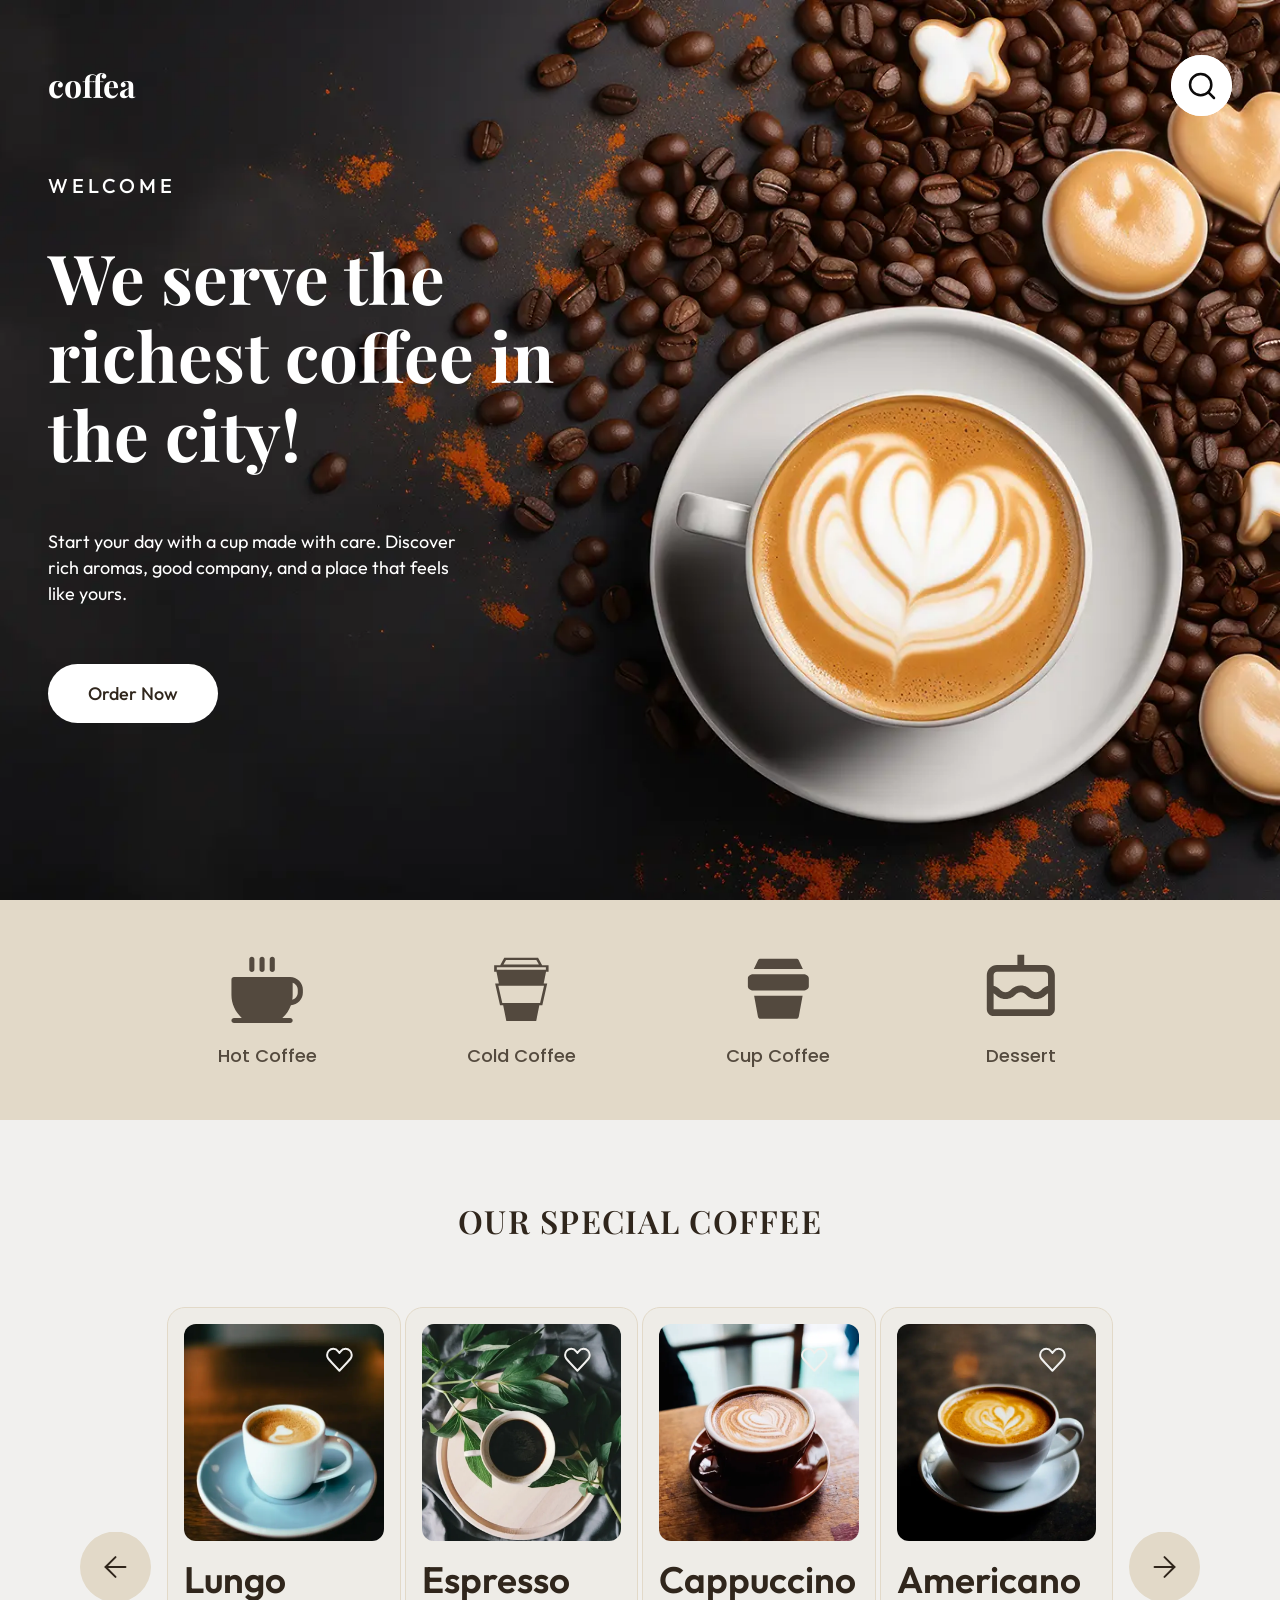
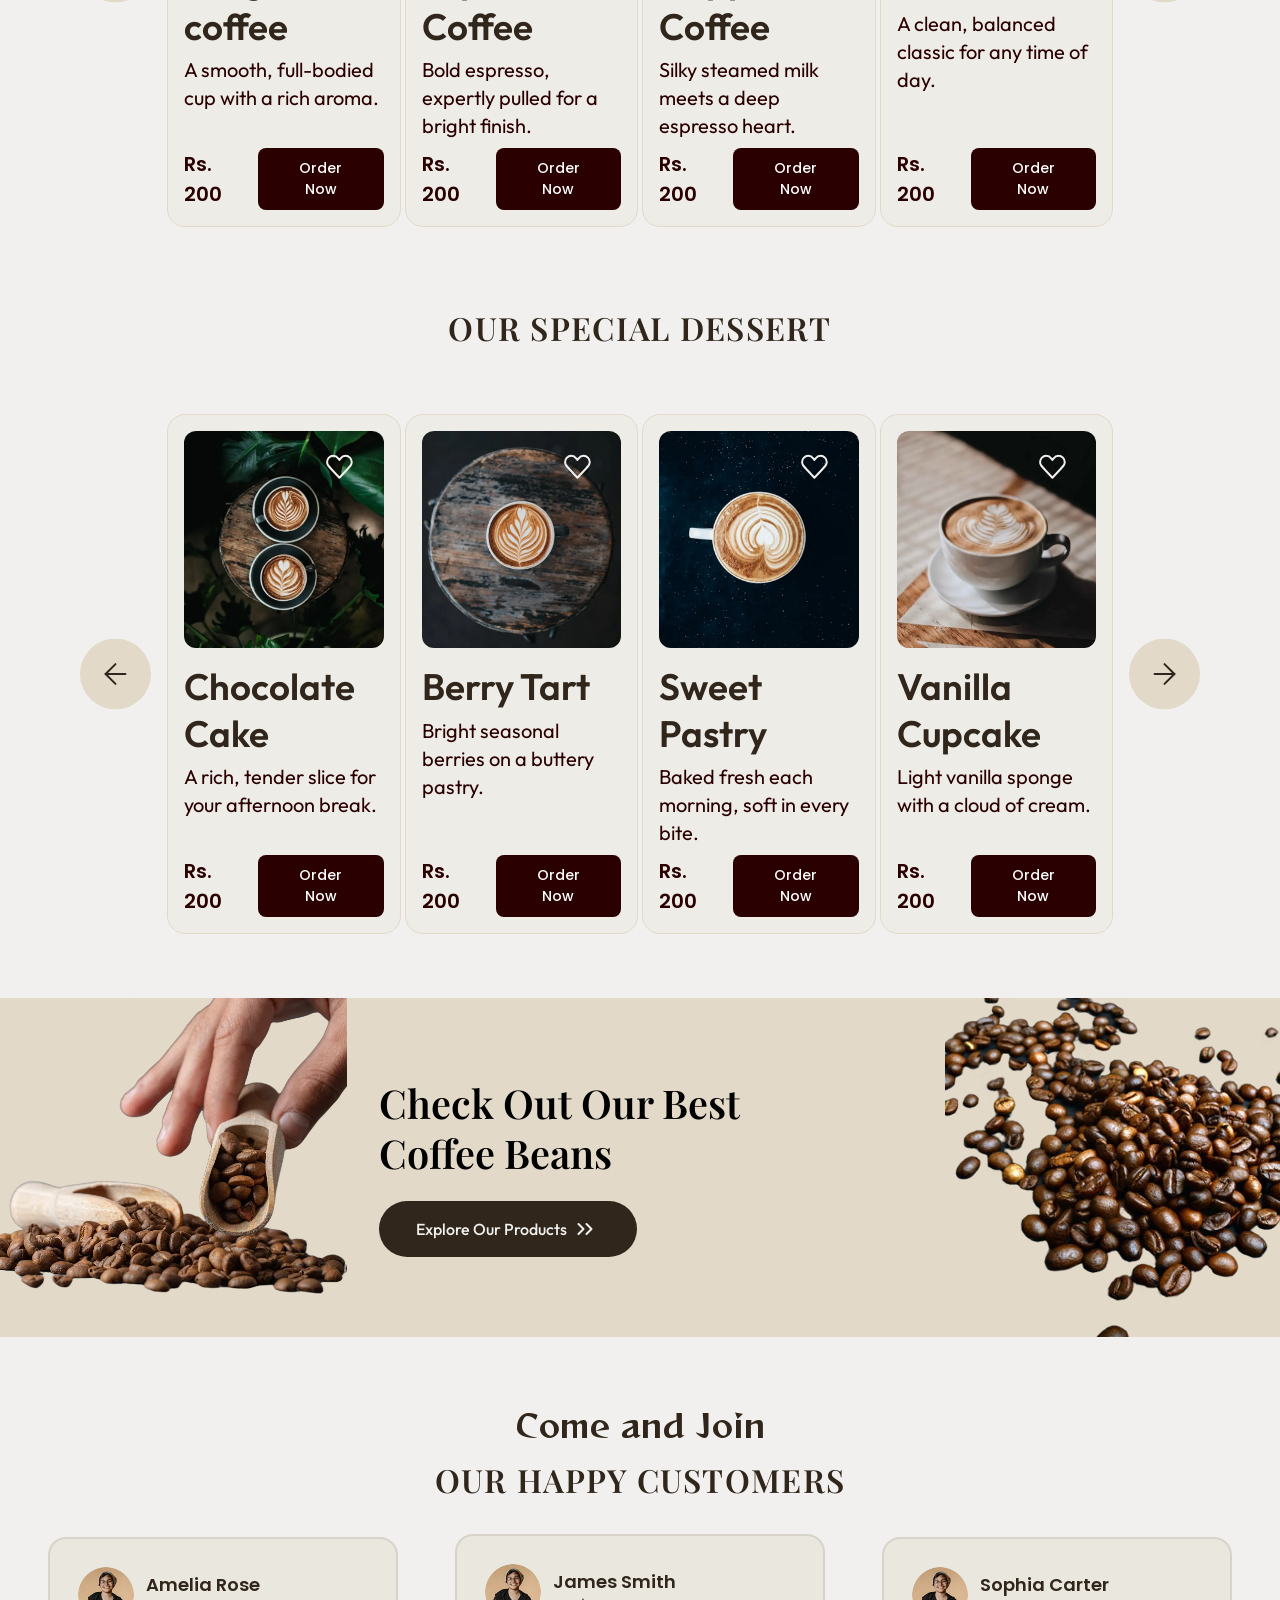
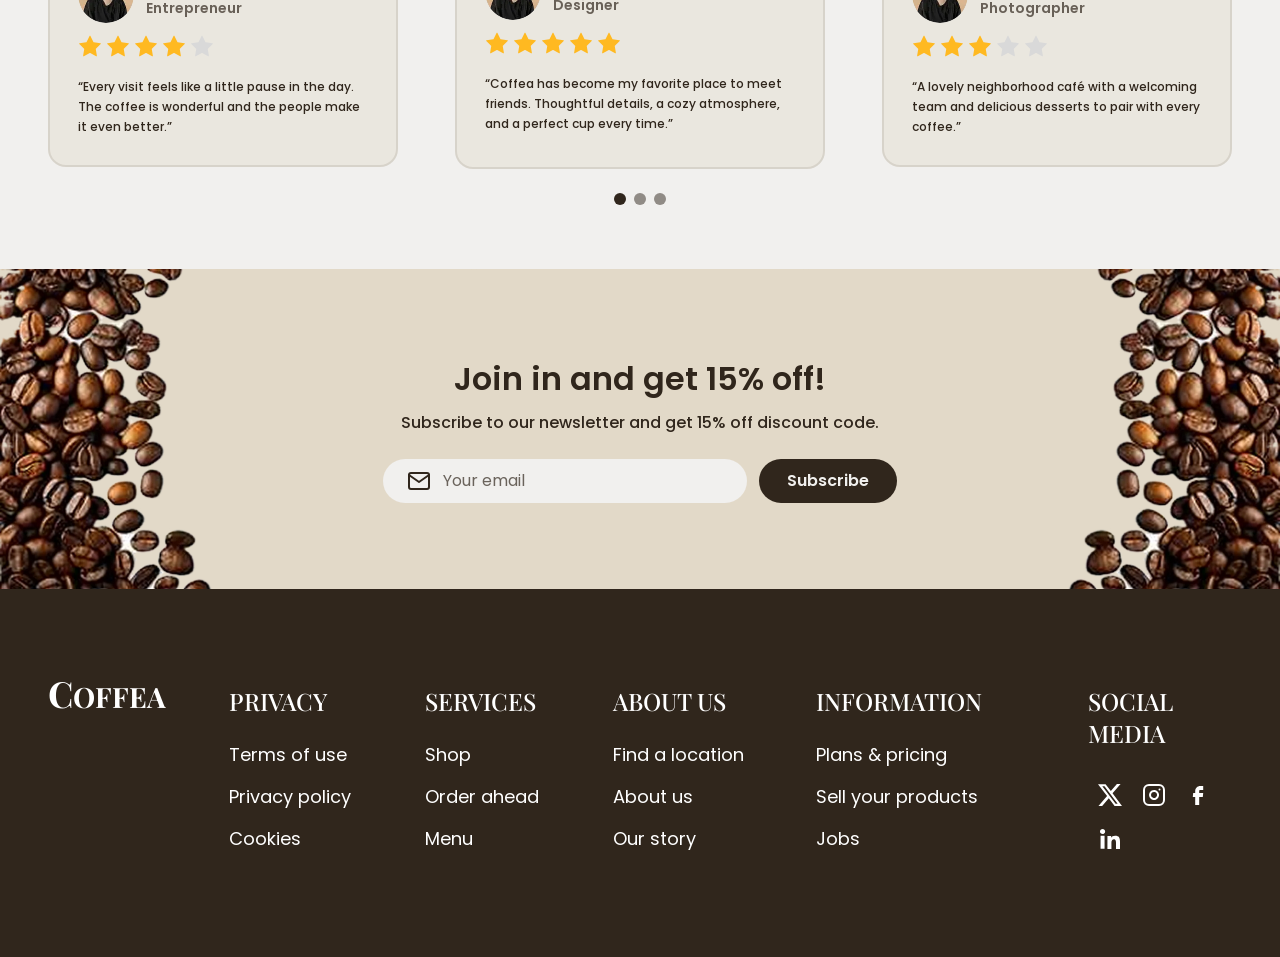
==== commit 32e64978: "Actualización de landing page" ====
--- a/index.html
+++ b/index.html
@@ -1,694 +1,726 @@
 <!DOCTYPE html>
 <html lang="en">
- <head>
-  <meta charset="utf-8"/>
-  <meta content="width=device-width, initial-scale=1" name="viewport"/>
+
+<head>
+  <meta charset="utf-8" />
+  <meta content="width=device-width, initial-scale=1" name="viewport" />
   <title>
-   Coffea | Freshly roasted coffee and desserts
+    Coffea | Freshly roasted coffee and desserts
   </title>
-  <meta content="Coffea is a coffee shop serving freshly roasted espresso, cold brews and desserts. Order online or visit us." name="description"/>
-  <meta content="Coffea | Coffee shop" property="og:title"/>
-  <meta content="Freshly roasted coffee and desserts, made in small batches." property="og:description"/>
-  <meta content="website" property="og:type"/>
-  <link href="assets/icons/favicon.svg" rel="icon" type="image/svg+xml"/>
-  <link href="https://fonts.googleapis.com" rel="preconnect"/>
-  <link crossorigin="" href="https://fonts.gstatic.com" rel="preconnect"/>
-  <link href="https://fonts.googleapis.com/css2?family=Outfit:wght@400;500;600&amp;family=Playfair+Display:wght@500;600;700&amp;family=Poppins:wght@400;500;600&amp;family=Reggae+One&amp;display=swap" rel="stylesheet"/>
-  <link href="css/main.css" rel="stylesheet"/>
+  <meta
+    content="Coffea is a coffee shop serving freshly roasted espresso, cold brews and desserts. Order online or visit us."
+    name="description" />
+  <meta content="Coffea | Coffee shop" property="og:title" />
+  <meta content="Freshly roasted coffee and desserts, made in small batches." property="og:description" />
+  <meta content="website" property="og:type" />
+  <link href="assets/icons/favicon.svg" rel="icon" type="image/svg+xml" />
+  <link href="https://fonts.googleapis.com" rel="preconnect" />
+  <link crossorigin="" href="https://fonts.gstatic.com" rel="preconnect" />
+  <link
+    href="https://fonts.googleapis.com/css2?family=Outfit:wght@400;500;600&amp;family=Playfair+Display:wght@500;600;700&amp;family=Poppins:wght@400;500;600&amp;family=Reggae+One&amp;display=swap"
+    rel="stylesheet" />
+  <link href="css/main.css" rel="stylesheet" />
 </head>
- <body>
+
+<body>
   <a class="skip-link" href="#main">
-   Skip to content
+    Skip to content
   </a>
   <header class="header">
-   <div class="container header__inner">
-    <a class="header__logo" href="/">
-     coffea
-    </a>
-    <button aria-label="Buscar" class="header__search" type="button">
-     <img alt="" height="61" src="assets/icons/search.svg" width="61"/>
-    </button>
-    <details class="header__menu">
-     <summary class="header__toggle">
-      <span class="visually-hidden">
-       Menu
-      </span>
-     </summary>
-     <nav aria-label="Principal">
-      <ul class="header__list">
-       <li>
-        <a class="header__link" href="#home">
-         home
-        </a>
-       </li>
-       <li>
-        <a class="header__link" href="#coffee-title">
-         coffee
-        </a>
-       </li>
-       <li>
-        <a class="header__link" href="#dessert-title">
-         bakery
-        </a>
-       </li>
-       <li>
-        <a class="header__link" href="#coffee-title">
-         shop
-        </a>
-       </li>
-       <li>
-        <a class="header__link" href="#promo-title">
-         about
-        </a>
-       </li>
-       <li>
-        <a class="header__link header__link--login" href="#newsletter-title">
-         login
-        </a>
-       </li>
-      </ul>
-     </nav>
-    </details>
-   </div>
+    <div class="container header__inner">
+      <a class="header__logo" href="/">
+        coffea
+      </a>
+      <button aria-label="Buscar" class="header__search" type="button">
+        <img alt="" height="61" src="assets/icons/search.svg" width="61" />
+      </button>
+      <details class="header__menu">
+        <summary class="header__toggle">
+          <span class="visually-hidden">
+            Menu
+          </span>
+        </summary>
+        <nav aria-label="Principal">
+          <ul class="header__list">
+            <li>
+              <a class="header__link" href="#home">
+                home
+              </a>
+            </li>
+            <li>
+              <a class="header__link" href="#coffee-title">
+                coffee
+              </a>
+            </li>
+            <li>
+              <a class="header__link" href="#dessert-title">
+                bakery
+              </a>
+            </li>
+            <li>
+              <a class="header__link" href="#coffee-title">
+                shop
+              </a>
+            </li>
+            <li>
+              <a class="header__link" href="#promo-title">
+                about
+              </a>
+            </li>
+            <li>
+              <a class="header__link header__link--login" href="#newsletter-title">
+                login
+              </a>
+            </li>
+          </ul>
+        </nav>
+      </details>
+    </div>
   </header>
   <main id="main">
-   <section aria-labelledby="hero-title" class="hero" id="home">
-    <img alt="" class="hero__bg" decoding="async" fetchpriority="high" height="1000" src="assets/img/hero.webp" width="1920"/>
-    <div class="container">
-     <div class="hero__content">
-      <p class="hero__eyebrow">
-       Welcome
-      </p>
-      <h1 class="hero__title" id="hero-title">
-       We serve the richest coffee in the city!
-      </h1>
-      <p class="hero__text">
-       Start your day with a cup made with care. Discover rich aromas, good company, and a place that feels like yours.
-      </p>
-      <a class="hero__cta" href="#coffee-title">
-       Order Now
-      </a>
-     </div>
-    </div>
-   </section>
-   <section aria-label="Categorías" class="categories">
-    <div class="container">
-     <ul class="categories__list">
-      <li>
-       <a class="categories__link" href="#coffee-title">
-        <svg aria-hidden="true" class="categories__icon" fill="currentColor" viewbox="0 0 83 83">
-         <path d="M64.6557 29.3609H8.06055C7.37827 29.3609 6.72395 29.632 6.24151 30.1144C5.75907 30.5969 5.48804 31.2512 5.48804 31.9335V47.3685C5.49573 51.7482 6.43234 56.0764 8.23605 60.0673C10.0398 64.0583 12.6695 67.6213 15.9517 70.5211H8.06055C7.37827 70.5211 6.72395 70.7921 6.24151 71.2745C5.75907 71.757 5.48804 72.4113 5.48804 73.0936C5.48804 73.7759 5.75907 74.4302 6.24151 74.9126C6.72395 75.3951 7.37827 75.6661 8.06055 75.6661H64.6557C65.338 75.6661 65.9923 75.3951 66.4748 74.9126C66.9572 74.4302 67.2282 73.7759 67.2282 73.0936C67.2282 72.4113 66.9572 71.757 66.4748 71.2745C65.9923 70.7921 65.338 70.5211 64.6557 70.5211H56.7646C60.7043 67.0291 63.6919 62.5931 65.4468 57.6296C68.7142 57.4283 71.7819 55.9887 74.0248 53.6042C76.2678 51.2196 77.5171 48.0696 77.5183 44.796V42.2235C77.5183 38.8121 76.1631 35.5405 73.7509 33.1283C71.3387 30.7161 68.0671 29.3609 64.6557 29.3609ZM72.3732 44.796C72.3721 46.4603 71.8329 48.0797 70.8362 49.4126C69.8394 50.7455 68.4385 51.7204 66.8424 52.192C67.097 50.5967 67.226 48.9839 67.2282 47.3685V34.9497C68.7325 35.4816 70.035 36.4666 70.9564 37.7692C71.8778 39.0718 72.3728 40.628 72.3732 42.2235V44.796ZM33.7856 21.6434V11.3534C33.7856 10.6711 34.0567 10.0168 34.5391 9.53435C35.0215 9.05191 35.6759 8.78088 36.3581 8.78088C37.0404 8.78088 37.6947 9.05191 38.1772 9.53435C38.6596 10.0168 38.9306 10.6711 38.9306 11.3534V21.6434C38.9306 22.3257 38.6596 22.98 38.1772 23.4625C37.6947 23.9449 37.0404 24.2159 36.3581 24.2159C35.6759 24.2159 35.0215 23.9449 34.5391 23.4625C34.0567 22.98 33.7856 22.3257 33.7856 21.6434ZM44.0757 21.6434V11.3534C44.0757 10.6711 44.3467 10.0168 44.8291 9.53435C45.3116 9.05191 45.9659 8.78088 46.6482 8.78088C47.3304 8.78088 47.9848 9.05191 48.4672 9.53435C48.9496 10.0168 49.2207 10.6711 49.2207 11.3534V21.6434C49.2207 22.3257 48.9496 22.98 48.4672 23.4625C47.9848 23.9449 47.3304 24.2159 46.6482 24.2159C45.9659 24.2159 45.3116 23.9449 44.8291 23.4625C44.3467 22.98 44.0757 22.3257 44.0757 21.6434ZM23.4956 21.6434V11.3534C23.4956 10.6711 23.7666 10.0168 24.2491 9.53435C24.7315 9.05191 25.3858 8.78088 26.0681 8.78088C26.7504 8.78088 27.4047 9.05191 27.8871 9.53435C28.3696 10.0168 28.6406 10.6711 28.6406 11.3534V21.6434C28.6406 22.3257 28.3696 22.98 27.8871 23.4625C27.4047 23.9449 26.7504 24.2159 26.0681 24.2159C25.3858 24.2159 24.7315 23.9449 24.2491 23.4625C23.7666 22.98 23.4956 22.3257 23.4956 21.6434Z">
-         </path>
-        </svg>
-        Hot Coffee
-       </a>
-      </li>
-      <li>
-       <a class="categories__link" href="#coffee-title">
-        <svg aria-hidden="true" class="categories__icon" fill="currentColor" viewbox="0 0 83 83">
-         <path d="M24.4686 9.88041L20.3669 17.3106H14.2689V23.9928H16.6022L18.9913 35.8791H15.2594L20.1947 57.7082L23.359 57.6784L26.541 73.5394H56.6666L56.8769 72.4831L59.8461 57.6764L62.8559 57.7062L67.7784 35.8772H64.2138L66.5877 23.9908H69.149V17.3086H62.6709L58.554 9.87842L24.4686 9.88041ZM26.2522 12.015H56.7983L59.3951 16.7397H23.6351L26.2522 12.015ZM16.9645 19.4352H66.4306V21.8781H16.9645V19.4352ZM18.4947 38.0018H64.5609L60.5884 55.5538L41.4961 55.3966L22.4672 55.5538L18.4947 38.0018Z">
-         </path>
-        </svg>
-        Cold Coffee
-       </a>
-      </li>
-      <li>
-       <a class="categories__link" href="#coffee-title">
-        <svg aria-hidden="true" class="categories__icon" fill="currentColor" viewbox="0 0 83 83">
-         <path clip-rule="evenodd" d="M23.6914 10.7549C23.1773 10.755 22.6751 10.8843 22.2494 11.1261C21.8237 11.3679 21.494 11.7111 21.3027 12.1116L16.9785 21.1851H66.4394L62.1152 12.1116C61.924 11.7111 61.5943 11.3679 61.1686 11.1261C60.7428 10.8843 60.2406 10.755 59.7266 10.7549H23.6914ZM21.1483 69.413L17.2668 48.2501H66.1511L62.2696 69.413C62.1762 69.923 61.8684 70.388 61.402 70.724C60.9356 71.06 60.3413 71.2448 59.7266 71.245H23.6914C23.0767 71.2448 22.4824 71.06 22.0159 70.724C21.5495 70.388 21.2417 69.923 21.1483 69.413ZM16.5667 26.5817H66.8564C69.9451 26.5817 72.4419 28.405 72.4419 30.6518V38.7834C72.4419 41.0302 69.94 42.8449 66.8564 42.8449H16.5615C13.4728 42.8449 10.9761 41.0302 10.9761 38.7834V30.6518C10.9761 28.405 13.4831 26.5817 16.5667 26.5817Z" fill-rule="evenodd">
-         </path>
-        </svg>
-        Cup Coffee
-       </a>
-      </li>
-      <li>
-       <a class="categories__link" href="#coffee-title">
-        <svg aria-hidden="true" class="categories__icon" fill="currentColor" viewbox="0 0 83 83">
-         <path d="M65.1702 17.15H44.5901V6.85999H37.7301V17.15H17.15C11.4768 17.15 6.85999 21.7668 6.85999 27.4401V61.7402C6.85999 65.5235 9.93671 68.6002 13.72 68.6002H68.6002C72.3835 68.6002 75.4602 65.5235 75.4602 61.7402V27.4401C75.4602 21.7668 70.8434 17.15 65.1702 17.15ZM17.15 24.01H65.1702C66.0799 24.01 66.9523 24.3714 67.5956 25.0147C68.2388 25.6579 68.6002 26.5304 68.6002 27.4401L68.6036 38.1417C65.5303 38.9237 63.5649 40.6593 62.0317 42.0245C60.2927 43.568 59.1436 44.5901 56.5849 44.5901C54.0295 44.5901 52.8804 43.568 51.1414 42.0279C49.1006 40.2134 46.3085 37.7301 41.1429 37.7301C35.9808 37.7301 33.1888 40.2134 31.1479 42.0279C29.4089 43.5714 28.2633 44.5901 25.7079 44.5901C23.1594 44.5901 22.0138 43.5714 20.2816 42.0279C18.7484 40.6627 16.7899 38.9237 13.72 38.1417V27.4401C13.72 26.5304 14.0814 25.6579 14.7246 25.0147C15.3679 24.3714 16.2403 24.01 17.15 24.01ZM13.72 61.7402V45.5711C14.3751 45.993 15.0028 46.5109 15.7197 47.1523C17.7606 48.9668 20.5492 51.4501 25.7079 51.4501C30.8666 51.4501 33.6621 48.9668 35.7029 47.1523C37.442 45.6088 38.5876 44.5901 41.1429 44.5901C43.6983 44.5901 44.8474 45.6122 46.5864 47.1523C48.6272 48.9668 51.4193 51.4501 56.5849 51.4501C61.7505 51.4501 64.5459 48.9668 66.5868 47.1523C67.3105 46.5075 67.9416 45.9861 68.6036 45.5608L68.607 61.7402H13.72Z">
-         </path>
-        </svg>
-        Dessert
-       </a>
-      </li>
-     </ul>
-    </div>
-   </section>
-   <section aria-labelledby="coffee-title" class="products">
-    <h2 class="section-title" id="coffee-title">
-     Our Special Coffee
-    </h2>
-    <div class="carousel">
-     <a aria-label="Previous Coffees" class="carousel__arrow carousel__arrow--prev" href="#coffee-1">
-      <img alt="" height="71" src="assets/icons/arrow.svg" width="71"/>
-     </a>
-     <ul class="carousel__track">
-      <li class="carousel__item">
-       <article class="product-card" id="coffee-1">
-        <div class="product-card__media">
-         <img alt="Coffee 1" class="product-card__img" decoding="async" height="364" loading="lazy" src="assets/img/coffee-1.webp" width="334"/>
-         <div class="product-card__fav">
-          <input class="product-card__fav-input" id="fav-coffee-1" type="checkbox"/>
-          <label class="product-card__fav-label" for="fav-coffee-1">
-           <span class="visually-hidden">
-            Add Coffee 1 to favorites
-           </span>
-          </label>
-         </div>
+    <section aria-labelledby="hero-title" class="hero" id="home">
+      <img alt="" class="hero__bg" decoding="async" fetchpriority="high" height="1000" src="assets/img/hero.webp"
+        width="1920" />
+      <div class="container">
+        <div class="hero__content">
+          <p class="hero__eyebrow">
+            Welcome
+          </p>
+          <h1 class="hero__title" id="hero-title">
+            We serve the richest coffee in the city!
+          </h1>
+          <p class="hero__text">
+            Start your day with a cup made with care. Discover rich aromas, good company, and a place that feels like
+            yours.
+          </p>
+          <a class="hero__cta" href="#coffee-title">
+            Order Now
+          </a>
         </div>
-        <div class="product-card__body">
-         <div class="product-card__text">
-          <h3 class="product-card__title">
-           Lungo coffee
-          </h3>
-          <p class="product-card__desc">
-           A smooth, full-bodied cup with a rich aroma.
-          </p>
-         </div>
-         <div class="product-card__buy">
-          <data class="product-card__price" value="200">
-           Rs. 200
-          </data>
-          <button class="product-card__btn" type="button">
-           Order Now
+      </div>
+    </section>
+    <section aria-label="Categorías" class="categories">
+      <div class="container">
+        <ul class="categories__list">
+          <li>
+            <a class="categories__link" href="#coffee-title">
+              <svg aria-hidden="true" class="categories__icon" fill="currentColor" viewbox="0 0 83 83">
+                <path
+                  d="M64.6557 29.3609H8.06055C7.37827 29.3609 6.72395 29.632 6.24151 30.1144C5.75907 30.5969 5.48804 31.2512 5.48804 31.9335V47.3685C5.49573 51.7482 6.43234 56.0764 8.23605 60.0673C10.0398 64.0583 12.6695 67.6213 15.9517 70.5211H8.06055C7.37827 70.5211 6.72395 70.7921 6.24151 71.2745C5.75907 71.757 5.48804 72.4113 5.48804 73.0936C5.48804 73.7759 5.75907 74.4302 6.24151 74.9126C6.72395 75.3951 7.37827 75.6661 8.06055 75.6661H64.6557C65.338 75.6661 65.9923 75.3951 66.4748 74.9126C66.9572 74.4302 67.2282 73.7759 67.2282 73.0936C67.2282 72.4113 66.9572 71.757 66.4748 71.2745C65.9923 70.7921 65.338 70.5211 64.6557 70.5211H56.7646C60.7043 67.0291 63.6919 62.5931 65.4468 57.6296C68.7142 57.4283 71.7819 55.9887 74.0248 53.6042C76.2678 51.2196 77.5171 48.0696 77.5183 44.796V42.2235C77.5183 38.8121 76.1631 35.5405 73.7509 33.1283C71.3387 30.7161 68.0671 29.3609 64.6557 29.3609ZM72.3732 44.796C72.3721 46.4603 71.8329 48.0797 70.8362 49.4126C69.8394 50.7455 68.4385 51.7204 66.8424 52.192C67.097 50.5967 67.226 48.9839 67.2282 47.3685V34.9497C68.7325 35.4816 70.035 36.4666 70.9564 37.7692C71.8778 39.0718 72.3728 40.628 72.3732 42.2235V44.796ZM33.7856 21.6434V11.3534C33.7856 10.6711 34.0567 10.0168 34.5391 9.53435C35.0215 9.05191 35.6759 8.78088 36.3581 8.78088C37.0404 8.78088 37.6947 9.05191 38.1772 9.53435C38.6596 10.0168 38.9306 10.6711 38.9306 11.3534V21.6434C38.9306 22.3257 38.6596 22.98 38.1772 23.4625C37.6947 23.9449 37.0404 24.2159 36.3581 24.2159C35.6759 24.2159 35.0215 23.9449 34.5391 23.4625C34.0567 22.98 33.7856 22.3257 33.7856 21.6434ZM44.0757 21.6434V11.3534C44.0757 10.6711 44.3467 10.0168 44.8291 9.53435C45.3116 9.05191 45.9659 8.78088 46.6482 8.78088C47.3304 8.78088 47.9848 9.05191 48.4672 9.53435C48.9496 10.0168 49.2207 10.6711 49.2207 11.3534V21.6434C49.2207 22.3257 48.9496 22.98 48.4672 23.4625C47.9848 23.9449 47.3304 24.2159 46.6482 24.2159C45.9659 24.2159 45.3116 23.9449 44.8291 23.4625C44.3467 22.98 44.0757 22.3257 44.0757 21.6434ZM23.4956 21.6434V11.3534C23.4956 10.6711 23.7666 10.0168 24.2491 9.53435C24.7315 9.05191 25.3858 8.78088 26.0681 8.78088C26.7504 8.78088 27.4047 9.05191 27.8871 9.53435C28.3696 10.0168 28.6406 10.6711 28.6406 11.3534V21.6434C28.6406 22.3257 28.3696 22.98 27.8871 23.4625C27.4047 23.9449 26.7504 24.2159 26.0681 24.2159C25.3858 24.2159 24.7315 23.9449 24.2491 23.4625C23.7666 22.98 23.4956 22.3257 23.4956 21.6434Z">
+                </path>
+              </svg>
+              Hot Coffee
+            </a>
+          </li>
+          <li>
+            <a class="categories__link" href="#coffee-title">
+              <svg aria-hidden="true" class="categories__icon" fill="currentColor" viewbox="0 0 83 83">
+                <path
+                  d="M24.4686 9.88041L20.3669 17.3106H14.2689V23.9928H16.6022L18.9913 35.8791H15.2594L20.1947 57.7082L23.359 57.6784L26.541 73.5394H56.6666L56.8769 72.4831L59.8461 57.6764L62.8559 57.7062L67.7784 35.8772H64.2138L66.5877 23.9908H69.149V17.3086H62.6709L58.554 9.87842L24.4686 9.88041ZM26.2522 12.015H56.7983L59.3951 16.7397H23.6351L26.2522 12.015ZM16.9645 19.4352H66.4306V21.8781H16.9645V19.4352ZM18.4947 38.0018H64.5609L60.5884 55.5538L41.4961 55.3966L22.4672 55.5538L18.4947 38.0018Z">
+                </path>
+              </svg>
+              Cold Coffee
+            </a>
+          </li>
+          <li>
+            <a class="categories__link" href="#coffee-title">
+              <svg aria-hidden="true" class="categories__icon" fill="currentColor" viewbox="0 0 83 83">
+                <path clip-rule="evenodd"
+                  d="M23.6914 10.7549C23.1773 10.755 22.6751 10.8843 22.2494 11.1261C21.8237 11.3679 21.494 11.7111 21.3027 12.1116L16.9785 21.1851H66.4394L62.1152 12.1116C61.924 11.7111 61.5943 11.3679 61.1686 11.1261C60.7428 10.8843 60.2406 10.755 59.7266 10.7549H23.6914ZM21.1483 69.413L17.2668 48.2501H66.1511L62.2696 69.413C62.1762 69.923 61.8684 70.388 61.402 70.724C60.9356 71.06 60.3413 71.2448 59.7266 71.245H23.6914C23.0767 71.2448 22.4824 71.06 22.0159 70.724C21.5495 70.388 21.2417 69.923 21.1483 69.413ZM16.5667 26.5817H66.8564C69.9451 26.5817 72.4419 28.405 72.4419 30.6518V38.7834C72.4419 41.0302 69.94 42.8449 66.8564 42.8449H16.5615C13.4728 42.8449 10.9761 41.0302 10.9761 38.7834V30.6518C10.9761 28.405 13.4831 26.5817 16.5667 26.5817Z"
+                  fill-rule="evenodd">
+                </path>
+              </svg>
+              Cup Coffee
+            </a>
+          </li>
+          <li>
+            <a class="categories__link" href="#coffee-title">
+              <svg aria-hidden="true" class="categories__icon" fill="currentColor" viewbox="0 0 83 83">
+                <path
+                  d="M65.1702 17.15H44.5901V6.85999H37.7301V17.15H17.15C11.4768 17.15 6.85999 21.7668 6.85999 27.4401V61.7402C6.85999 65.5235 9.93671 68.6002 13.72 68.6002H68.6002C72.3835 68.6002 75.4602 65.5235 75.4602 61.7402V27.4401C75.4602 21.7668 70.8434 17.15 65.1702 17.15ZM17.15 24.01H65.1702C66.0799 24.01 66.9523 24.3714 67.5956 25.0147C68.2388 25.6579 68.6002 26.5304 68.6002 27.4401L68.6036 38.1417C65.5303 38.9237 63.5649 40.6593 62.0317 42.0245C60.2927 43.568 59.1436 44.5901 56.5849 44.5901C54.0295 44.5901 52.8804 43.568 51.1414 42.0279C49.1006 40.2134 46.3085 37.7301 41.1429 37.7301C35.9808 37.7301 33.1888 40.2134 31.1479 42.0279C29.4089 43.5714 28.2633 44.5901 25.7079 44.5901C23.1594 44.5901 22.0138 43.5714 20.2816 42.0279C18.7484 40.6627 16.7899 38.9237 13.72 38.1417V27.4401C13.72 26.5304 14.0814 25.6579 14.7246 25.0147C15.3679 24.3714 16.2403 24.01 17.15 24.01ZM13.72 61.7402V45.5711C14.3751 45.993 15.0028 46.5109 15.7197 47.1523C17.7606 48.9668 20.5492 51.4501 25.7079 51.4501C30.8666 51.4501 33.6621 48.9668 35.7029 47.1523C37.442 45.6088 38.5876 44.5901 41.1429 44.5901C43.6983 44.5901 44.8474 45.6122 46.5864 47.1523C48.6272 48.9668 51.4193 51.4501 56.5849 51.4501C61.7505 51.4501 64.5459 48.9668 66.5868 47.1523C67.3105 46.5075 67.9416 45.9861 68.6036 45.5608L68.607 61.7402H13.72Z">
+                </path>
+              </svg>
+              Dessert
+            </a>
+          </li>
+        </ul>
+      </div>
+    </section>
+    <section aria-labelledby="coffee-title" class="products">
+      <h2 class="section-title" id="coffee-title">
+        Our Special Coffee
+      </h2>
+      <div class="carousel">
+        <a aria-label="Previous Coffees" class="carousel__arrow carousel__arrow--prev" href="#coffee-1">
+          <img alt="" height="71" src="assets/icons/arrow.svg" width="71" />
+        </a>
+        <ul class="carousel__track">
+          <li class="carousel__item">
+            <article class="product-card" id="coffee-1">
+              <div class="product-card__media">
+                <img alt="Coffee 1" class="product-card__img" decoding="async" height="364" loading="lazy"
+                  src="assets/img/coffee-1.webp" width="334" />
+                <div class="product-card__fav">
+                  <input class="product-card__fav-input" id="fav-coffee-1" type="checkbox" />
+                  <label class="product-card__fav-label" for="fav-coffee-1">
+                    <span class="visually-hidden">
+                      Add Coffee 1 to favorites
+                    </span>
+                  </label>
+                </div>
+              </div>
+              <div class="product-card__body">
+                <div class="product-card__text">
+                  <h3 class="product-card__title">
+                    Lungo coffee
+                  </h3>
+                  <p class="product-card__desc">
+                    A smooth, full-bodied cup with a rich aroma.
+                  </p>
+                </div>
+                <div class="product-card__buy">
+                  <data class="product-card__price" value="200">
+                    Rs. 200
+                  </data>
+                  <button class="product-card__btn" type="button">
+                    Order Now
+                  </button>
+                </div>
+              </div>
+            </article>
+          </li>
+          <li class="carousel__item">
+            <article class="product-card" id="coffee-2">
+              <div class="product-card__media">
+                <img alt="Coffee 2" class="product-card__img" decoding="async" height="364" loading="lazy"
+                  src="assets/img/coffee-2.webp" width="334" />
+                <div class="product-card__fav">
+                  <input class="product-card__fav-input" id="fav-coffee-2" type="checkbox" />
+                  <label class="product-card__fav-label" for="fav-coffee-2">
+                    <span class="visually-hidden">
+                      Add Coffee 2 to favorites
+                    </span>
+                  </label>
+                </div>
+              </div>
+              <div class="product-card__body">
+                <div class="product-card__text">
+                  <h3 class="product-card__title">
+                    Espresso Coffee
+                  </h3>
+                  <p class="product-card__desc">
+                    Bold espresso, expertly pulled for a bright finish.
+                  </p>
+                </div>
+                <div class="product-card__buy">
+                  <data class="product-card__price" value="200">
+                    Rs. 200
+                  </data>
+                  <button class="product-card__btn" type="button">
+                    Order Now
+                  </button>
+                </div>
+              </div>
+            </article>
+          </li>
+          <li class="carousel__item">
+            <article class="product-card" id="coffee-3">
+              <div class="product-card__media">
+                <img alt="Coffee 3" class="product-card__img" decoding="async" height="364" loading="lazy"
+                  src="assets/img/coffee-3.webp" width="334" />
+                <div class="product-card__fav">
+                  <input class="product-card__fav-input" id="fav-coffee-3" type="checkbox" />
+                  <label class="product-card__fav-label" for="fav-coffee-3">
+                    <span class="visually-hidden">
+                      Add Coffee 3 to favorites
+                    </span>
+                  </label>
+                </div>
+              </div>
+              <div class="product-card__body">
+                <div class="product-card__text">
+                  <h3 class="product-card__title">
+                    Cappuccino Coffee
+                  </h3>
+                  <p class="product-card__desc">
+                    Silky steamed milk meets a deep espresso heart.
+                  </p>
+                </div>
+                <div class="product-card__buy">
+                  <data class="product-card__price" value="200">
+                    Rs. 200
+                  </data>
+                  <button class="product-card__btn" type="button">
+                    Order Now
+                  </button>
+                </div>
+              </div>
+            </article>
+          </li>
+          <li class="carousel__item">
+            <article class="product-card" id="coffee-4">
+              <div class="product-card__media">
+                <img alt="Coffee 4" class="product-card__img" decoding="async" height="364" loading="lazy"
+                  src="assets/img/coffee-4.webp" width="334" />
+                <div class="product-card__fav">
+                  <input class="product-card__fav-input" id="fav-coffee-4" type="checkbox" />
+                  <label class="product-card__fav-label" for="fav-coffee-4">
+                    <span class="visually-hidden">
+                      Add Coffee 4 to favorites
+                    </span>
+                  </label>
+                </div>
+              </div>
+              <div class="product-card__body">
+                <div class="product-card__text">
+                  <h3 class="product-card__title">
+                    Americano
+                  </h3>
+                  <p class="product-card__desc">
+                    A clean, balanced classic for any time of day.
+                  </p>
+                </div>
+                <div class="product-card__buy">
+                  <data class="product-card__price" value="200">
+                    Rs. 200
+                  </data>
+                  <button class="product-card__btn" type="button">
+                    Order Now
+                  </button>
+                </div>
+              </div>
+            </article>
+          </li>
+
+        </ul>
+        <a aria-label="Next Coffees" class="carousel__arrow carousel__arrow--next" href="#coffee-4">
+          <img alt="" height="71" src="assets/icons/arrow.svg" width="71" />
+        </a>
+      </div>
+    </section>
+    <section aria-labelledby="dessert-title" class="products">
+      <h2 class="section-title" id="dessert-title">
+        Our Special Dessert
+      </h2>
+      <div class="carousel">
+        <a aria-label="Previous Desserts" class="carousel__arrow carousel__arrow--prev" href="#dessert-1">
+          <img alt="" height="71" src="assets/icons/arrow.svg" width="71" />
+        </a>
+        <ul class="carousel__track">
+          <li class="carousel__item">
+            <article class="product-card" id="dessert-1">
+              <div class="product-card__media">
+                <img alt="Dessert 1" class="product-card__img" decoding="async" height="364" loading="lazy"
+                  src="assets/img/dessert-1.webp" width="334" />
+                <div class="product-card__fav">
+                  <input class="product-card__fav-input" id="fav-dessert-1" type="checkbox" />
+                  <label class="product-card__fav-label" for="fav-dessert-1">
+                    <span class="visually-hidden">
+                      Add Dessert 1 to favorites
+                    </span>
+                  </label>
+                </div>
+              </div>
+              <div class="product-card__body">
+                <div class="product-card__text">
+                  <h3 class="product-card__title">
+                    Chocolate Cake
+                  </h3>
+                  <p class="product-card__desc">
+                    A rich, tender slice for your afternoon break.
+                  </p>
+                </div>
+                <div class="product-card__buy">
+                  <data class="product-card__price" value="200">
+                    Rs. 200
+                  </data>
+                  <button class="product-card__btn" type="button">
+                    Order Now
+                  </button>
+                </div>
+              </div>
+            </article>
+          </li>
+          <li class="carousel__item">
+            <article class="product-card" id="dessert-2">
+              <div class="product-card__media">
+                <img alt="Dessert 2" class="product-card__img" decoding="async" height="364" loading="lazy"
+                  src="assets/img/dessert-2.webp" width="334" />
+                <div class="product-card__fav">
+                  <input class="product-card__fav-input" id="fav-dessert-2" type="checkbox" />
+                  <label class="product-card__fav-label" for="fav-dessert-2">
+                    <span class="visually-hidden">
+                      Add Dessert 2 to favorites
+                    </span>
+                  </label>
+                </div>
+              </div>
+              <div class="product-card__body">
+                <div class="product-card__text">
+                  <h3 class="product-card__title">
+                    Berry Tart
+                  </h3>
+                  <p class="product-card__desc">
+                    Bright seasonal berries on a buttery pastry.
+                  </p>
+                </div>
+                <div class="product-card__buy">
+                  <data class="product-card__price" value="200">
+                    Rs. 200
+                  </data>
+                  <button class="product-card__btn" type="button">
+                    Order Now
+                  </button>
+                </div>
+              </div>
+            </article>
+          </li>
+          <li class="carousel__item">
+            <article class="product-card" id="dessert-3">
+              <div class="product-card__media">
+                <img alt="Dessert 3" class="product-card__img" decoding="async" height="364" loading="lazy"
+                  src="assets/img/dessert-3.webp" width="334" />
+                <div class="product-card__fav">
+                  <input class="product-card__fav-input" id="fav-dessert-3" type="checkbox" />
+                  <label class="product-card__fav-label" for="fav-dessert-3">
+                    <span class="visually-hidden">
+                      Add Dessert 3 to favorites
+                    </span>
+                  </label>
+                </div>
+              </div>
+              <div class="product-card__body">
+                <div class="product-card__text">
+                  <h3 class="product-card__title">
+                    Sweet Pastry
+                  </h3>
+                  <p class="product-card__desc">
+                    Baked fresh each morning, soft in every bite.
+                  </p>
+                </div>
+                <div class="product-card__buy">
+                  <data class="product-card__price" value="200">
+                    Rs. 200
+                  </data>
+                  <button class="product-card__btn" type="button">
+                    Order Now
+                  </button>
+                </div>
+              </div>
+            </article>
+          </li>
+          <li class="carousel__item">
+            <article class="product-card" id="dessert-4">
+              <div class="product-card__media">
+                <img alt="Dessert 4" class="product-card__img" decoding="async" height="364" loading="lazy"
+                  src="assets/img/dessert-4.webp" width="334" />
+                <div class="product-card__fav">
+                  <input class="product-card__fav-input" id="fav-dessert-4" type="checkbox" />
+                  <label class="product-card__fav-label" for="fav-dessert-4">
+                    <span class="visually-hidden">
+                      Add Dessert 4 to favorites
+                    </span>
+                  </label>
+                </div>
+              </div>
+              <div class="product-card__body">
+                <div class="product-card__text">
+                  <h3 class="product-card__title">
+                    Vanilla Cupcake
+                  </h3>
+                  <p class="product-card__desc">
+                    Light vanilla sponge with a cloud of cream.
+                  </p>
+                </div>
+                <div class="product-card__buy">
+                  <data class="product-card__price" value="200">
+                    Rs. 200
+                  </data>
+                  <button class="product-card__btn" type="button">
+                    Order Now
+                  </button>
+                </div>
+              </div>
+            </article>
+          </li>
+
+        </ul>
+        <a aria-label="Next Desserts" class="carousel__arrow carousel__arrow--next" href="#dessert-4">
+          <img alt="" height="71" src="assets/icons/arrow.svg" width="71" />
+        </a>
+      </div>
+    </section>
+    <section aria-labelledby="promo-title" class="promo">
+      <img alt="" class="promo__img promo__img--hand" decoding="async" height="335" loading="lazy"
+        src="assets/img/promo-hand.webp" width="520" />
+      <img alt="" class="promo__img promo__img--beans" decoding="async" height="335" loading="lazy"
+        src="assets/img/promo-beans.webp" width="503" />
+      <div class="promo__content">
+        <h2 class="promo__title" id="promo-title">
+          Check Out Our Best Coffee Beans
+        </h2>
+        <a class="promo__btn" href="#coffee-title">
+          Explore Our Products
+          <span aria-hidden="true" class="promo__chevrons">
+            <img alt="" height="20" src="assets/icons/chevron.svg" width="20" />
+            <img alt="" height="20" src="assets/icons/chevron.svg" width="20" />
+          </span>
+        </a>
+      </div>
+    </section>
+    <section aria-labelledby="testimonials-title" class="testimonials">
+      <div class="testimonials__head">
+        <p class="testimonials__kicker">
+          Come and Join
+        </p>
+        <h2 class="section-title" id="testimonials-title">
+          Our Happy Customers
+        </h2>
+      </div>
+      <ul class="testimonials__list">
+        <li class="testimonials__item" id="t-1">
+          <figure class="testimonial-card">
+            <figcaption class="testimonial-card__head">
+              <img alt="" class="testimonial-card__avatar" decoding="async" height="56" loading="lazy"
+                src="assets/img/avatar-1.webp" width="56" />
+              <span class="testimonial-card__who">
+                <span class="testimonial-card__name">
+                  Amelia Rose
+                </span>
+                <span class="testimonial-card__role">
+                  Entrepreneur
+                </span>
+              </span>
+              <span aria-label="4 de 5 estrellas" class="testimonial-card__rating" role="img">
+                <img alt="" height="24" src="assets/icons/star.svg" width="24" />
+                <img alt="" height="24" src="assets/icons/star.svg" width="24" />
+                <img alt="" height="24" src="assets/icons/star.svg" width="24" />
+                <img alt="" height="24" src="assets/icons/star.svg" width="24" />
+                <img alt="" height="24" src="assets/icons/star-off.svg" width="24" />
+              </span>
+            </figcaption>
+            <blockquote class="testimonial-card__text">
+              <p>
+                “Every visit feels like a little pause in the day. The coffee is wonderful and the people make it even
+                better.”
+              </p>
+            </blockquote>
+          </figure>
+        </li>
+        <li class="testimonials__item" id="t-2">
+          <figure class="testimonial-card testimonial-card--featured">
+            <figcaption class="testimonial-card__head">
+              <img alt="" class="testimonial-card__avatar" decoding="async" height="56" loading="lazy"
+                src="assets/img/avatar-2.webp" width="56" />
+              <span class="testimonial-card__who">
+                <span class="testimonial-card__name">
+                  James Smith
+                </span>
+                <span class="testimonial-card__role">
+                  Designer
+                </span>
+              </span>
+              <span aria-label="5 de 5 estrellas" class="testimonial-card__rating" role="img">
+                <img alt="" height="24" src="assets/icons/star.svg" width="24" />
+                <img alt="" height="24" src="assets/icons/star.svg" width="24" />
+                <img alt="" height="24" src="assets/icons/star.svg" width="24" />
+                <img alt="" height="24" src="assets/icons/star.svg" width="24" />
+                <img alt="" height="24" src="assets/icons/star.svg" width="24" />
+              </span>
+            </figcaption>
+            <blockquote class="testimonial-card__text">
+              <p>
+                “Coffea has become my favorite place to meet friends. Thoughtful details, a cozy atmosphere, and a
+                perfect cup every time.”
+              </p>
+            </blockquote>
+          </figure>
+        </li>
+        <li class="testimonials__item" id="t-3">
+          <figure class="testimonial-card">
+            <figcaption class="testimonial-card__head">
+              <img alt="" class="testimonial-card__avatar" decoding="async" height="56" loading="lazy"
+                src="assets/img/avatar-3.webp" width="56" />
+              <span class="testimonial-card__who">
+                <span class="testimonial-card__name">
+                  Sophia Carter
+                </span>
+                <span class="testimonial-card__role">
+                  Photographer
+                </span>
+              </span>
+              <span aria-label="3 de 5 estrellas" class="testimonial-card__rating" role="img">
+                <img alt="" height="24" src="assets/icons/star.svg" width="24" />
+                <img alt="" height="24" src="assets/icons/star.svg" width="24" />
+                <img alt="" height="24" src="assets/icons/star.svg" width="24" />
+                <img alt="" height="24" src="assets/icons/star-off.svg" width="24" />
+                <img alt="" height="24" src="assets/icons/star-off.svg" width="24" />
+              </span>
+            </figcaption>
+            <blockquote class="testimonial-card__text">
+              <p>
+                “A lovely neighborhood café with a welcoming team and delicious desserts to pair with every coffee.”
+              </p>
+            </blockquote>
+          </figure>
+        </li>
+      </ul>
+      <nav aria-label="Testimonials" class="testimonials__pager">
+        <a aria-label="Testimonial 1" class="testimonials__dot" href="#t-1"></a>
+        <a aria-label="Testimonial 2" class="testimonials__dot" href="#t-2"></a>
+        <a aria-label="Testimonial 3" class="testimonials__dot" href="#t-3"></a>
+      </nav>
+    </section>
+    <section aria-labelledby="newsletter-title" class="newsletter">
+      <img alt="" class="newsletter__img newsletter__img--left" decoding="async" height="321" loading="lazy"
+        src="assets/img/newsletter-beans.webp" width="482" />
+      <img alt="" class="newsletter__img newsletter__img--right" decoding="async" height="321" loading="lazy"
+        src="assets/img/newsletter-beans.webp" width="482" />
+      <div class="newsletter__body">
+        <h2 class="newsletter__title" id="newsletter-title">
+          Join in and get 15% off!
+        </h2>
+        <p class="newsletter__sub">
+          Subscribe to our newsletter and get 15% off discount code.
+        </p>
+        <form action="#" class="newsletter__form" method="get">
+          <div class="newsletter__field">
+            <label class="visually-hidden" for="nl-email">
+              Email address
+            </label>
+            <img alt="" class="newsletter__icon" height="24" src="assets/icons/mail.svg" width="24" />
+            <input autocomplete="email" class="newsletter__input" id="nl-email" name="email" placeholder="Your email"
+              required="" type="email" />
+          </div>
+          <button class="newsletter__btn" type="submit">
+            Subscribe
           </button>
-         </div>
-        </div>
-       </article>
-      </li>
-      <li class="carousel__item">
-       <article class="product-card" id="coffee-2">
-        <div class="product-card__media">
-         <img alt="Coffee 2" class="product-card__img" decoding="async" height="364" loading="lazy" src="assets/img/coffee-2.webp" width="334"/>
-         <div class="product-card__fav">
-          <input class="product-card__fav-input" id="fav-coffee-2" type="checkbox"/>
-          <label class="product-card__fav-label" for="fav-coffee-2">
-           <span class="visually-hidden">
-            Add Coffee 2 to favorites
-           </span>
-          </label>
-         </div>
-        </div>
-        <div class="product-card__body">
-         <div class="product-card__text">
-          <h3 class="product-card__title">
-           Espresso Coffee
-          </h3>
-          <p class="product-card__desc">
-           Bold espresso, expertly pulled for a bright finish.
-          </p>
-         </div>
-         <div class="product-card__buy">
-          <data class="product-card__price" value="200">
-           Rs. 200
-          </data>
-          <button class="product-card__btn" type="button">
-           Order Now
-          </button>
-         </div>
-        </div>
-       </article>
-      </li>
-      <li class="carousel__item">
-       <article class="product-card" id="coffee-3">
-        <div class="product-card__media">
-         <img alt="Coffee 3" class="product-card__img" decoding="async" height="364" loading="lazy" src="assets/img/coffee-3.webp" width="334"/>
-         <div class="product-card__fav">
-          <input class="product-card__fav-input" id="fav-coffee-3" type="checkbox"/>
-          <label class="product-card__fav-label" for="fav-coffee-3">
-           <span class="visually-hidden">
-            Add Coffee 3 to favorites
-           </span>
-          </label>
-         </div>
-        </div>
-        <div class="product-card__body">
-         <div class="product-card__text">
-          <h3 class="product-card__title">
-           Cappuccino Coffee
-          </h3>
-          <p class="product-card__desc">
-           Silky steamed milk meets a deep espresso heart.
-          </p>
-         </div>
-         <div class="product-card__buy">
-          <data class="product-card__price" value="200">
-           Rs. 200
-          </data>
-          <button class="product-card__btn" type="button">
-           Order Now
-          </button>
-         </div>
-        </div>
-       </article>
-      </li>
-      <li class="carousel__item">
-       <article class="product-card" id="coffee-4">
-        <div class="product-card__media">
-         <img alt="Coffee 4" class="product-card__img" decoding="async" height="364" loading="lazy" src="assets/img/coffee-4.webp" width="334"/>
-         <div class="product-card__fav">
-          <input class="product-card__fav-input" id="fav-coffee-4" type="checkbox"/>
-          <label class="product-card__fav-label" for="fav-coffee-4">
-           <span class="visually-hidden">
-            Add Coffee 4 to favorites
-           </span>
-          </label>
-         </div>
-        </div>
-        <div class="product-card__body">
-         <div class="product-card__text">
-          <h3 class="product-card__title">
-           Americano
-          </h3>
-          <p class="product-card__desc">
-           A clean, balanced classic for any time of day.
-          </p>
-         </div>
-         <div class="product-card__buy">
-          <data class="product-card__price" value="200">
-           Rs. 200
-          </data>
-          <button class="product-card__btn" type="button">
-           Order Now
-          </button>
-         </div>
-        </div>
-       </article>
-      </li>
-      
-     </ul>
-     <a aria-label="Next Coffees" class="carousel__arrow carousel__arrow--next" href="#coffee-4">
-      <img alt="" height="71" src="assets/icons/arrow.svg" width="71"/>
-     </a>
-    </div>
-   </section>
-   <section aria-labelledby="dessert-title" class="products">
-    <h2 class="section-title" id="dessert-title">
-     Our Special Dessert
-    </h2>
-    <div class="carousel">
-     <a aria-label="Previous Desserts" class="carousel__arrow carousel__arrow--prev" href="#dessert-1">
-      <img alt="" height="71" src="assets/icons/arrow.svg" width="71"/>
-     </a>
-     <ul class="carousel__track">
-      <li class="carousel__item">
-       <article class="product-card" id="dessert-1">
-        <div class="product-card__media">
-         <img alt="Dessert 1" class="product-card__img" decoding="async" height="364" loading="lazy" src="assets/img/dessert-1.webp" width="334"/>
-         <div class="product-card__fav">
-          <input class="product-card__fav-input" id="fav-dessert-1" type="checkbox"/>
-          <label class="product-card__fav-label" for="fav-dessert-1">
-           <span class="visually-hidden">
-            Add Dessert 1 to favorites
-           </span>
-          </label>
-         </div>
-        </div>
-        <div class="product-card__body">
-         <div class="product-card__text">
-          <h3 class="product-card__title">
-           Chocolate Cake
-          </h3>
-          <p class="product-card__desc">
-           A rich, tender slice for your afternoon break.
-          </p>
-         </div>
-         <div class="product-card__buy">
-          <data class="product-card__price" value="200">
-           Rs. 200
-          </data>
-          <button class="product-card__btn" type="button">
-           Order Now
-          </button>
-         </div>
-        </div>
-       </article>
-      </li>
-      <li class="carousel__item">
-       <article class="product-card" id="dessert-2">
-        <div class="product-card__media">
-         <img alt="Dessert 2" class="product-card__img" decoding="async" height="364" loading="lazy" src="assets/img/dessert-2.webp" width="334"/>
-         <div class="product-card__fav">
-          <input class="product-card__fav-input" id="fav-dessert-2" type="checkbox"/>
-          <label class="product-card__fav-label" for="fav-dessert-2">
-           <span class="visually-hidden">
-            Add Dessert 2 to favorites
-           </span>
-          </label>
-         </div>
-        </div>
-        <div class="product-card__body">
-         <div class="product-card__text">
-          <h3 class="product-card__title">
-           Berry Tart
-          </h3>
-          <p class="product-card__desc">
-           Bright seasonal berries on a buttery pastry.
-          </p>
-         </div>
-         <div class="product-card__buy">
-          <data class="product-card__price" value="200">
-           Rs. 200
-          </data>
-          <button class="product-card__btn" type="button">
-           Order Now
-          </button>
-         </div>
-        </div>
-       </article>
-      </li>
-      <li class="carousel__item">
-       <article class="product-card" id="dessert-3">
-        <div class="product-card__media">
-         <img alt="Dessert 3" class="product-card__img" decoding="async" height="364" loading="lazy" src="assets/img/dessert-3.webp" width="334"/>
-         <div class="product-card__fav">
-          <input class="product-card__fav-input" id="fav-dessert-3" type="checkbox"/>
-          <label class="product-card__fav-label" for="fav-dessert-3">
-           <span class="visually-hidden">
-            Add Dessert 3 to favorites
-           </span>
-          </label>
-         </div>
-        </div>
-        <div class="product-card__body">
-         <div class="product-card__text">
-          <h3 class="product-card__title">
-           Sweet Pastry
-          </h3>
-          <p class="product-card__desc">
-           Baked fresh each morning, soft in every bite.
-          </p>
-         </div>
-         <div class="product-card__buy">
-          <data class="product-card__price" value="200">
-           Rs. 200
-          </data>
-          <button class="product-card__btn" type="button">
-           Order Now
-          </button>
-         </div>
-        </div>
-       </article>
-      </li>
-      <li class="carousel__item">
-       <article class="product-card" id="dessert-4">
-        <div class="product-card__media">
-         <img alt="Dessert 4" class="product-card__img" decoding="async" height="364" loading="lazy" src="assets/img/dessert-4.webp" width="334"/>
-         <div class="product-card__fav">
-          <input class="product-card__fav-input" id="fav-dessert-4" type="checkbox"/>
-          <label class="product-card__fav-label" for="fav-dessert-4">
-           <span class="visually-hidden">
-            Add Dessert 4 to favorites
-           </span>
-          </label>
-         </div>
-        </div>
-        <div class="product-card__body">
-         <div class="product-card__text">
-          <h3 class="product-card__title">
-           Vanilla Cupcake
-          </h3>
-          <p class="product-card__desc">
-           Light vanilla sponge with a cloud of cream.
-          </p>
-         </div>
-         <div class="product-card__buy">
-          <data class="product-card__price" value="200">
-           Rs. 200
-          </data>
-          <button class="product-card__btn" type="button">
-           Order Now
-          </button>
-         </div>
-        </div>
-       </article>
-      </li>
-      
-     </ul>
-     <a aria-label="Next Desserts" class="carousel__arrow carousel__arrow--next" href="#dessert-4">
-      <img alt="" height="71" src="assets/icons/arrow.svg" width="71"/>
-     </a>
-    </div>
-   </section>
-   <section aria-labelledby="promo-title" class="promo">
-    <img alt="" class="promo__img promo__img--hand" decoding="async" height="335" loading="lazy" src="assets/img/promo-hand.webp" width="520"/>
-    <img alt="" class="promo__img promo__img--beans" decoding="async" height="335" loading="lazy" src="assets/img/promo-beans.webp" width="503"/>
-    <div class="promo__content">
-     <h2 class="promo__title" id="promo-title">
-      Check Out Our Best Coffee Beans
-     </h2>
-     <a class="promo__btn" href="#coffee-title">
-      Explore Our Products
-      <span aria-hidden="true" class="promo__chevrons">
-       <img alt="" height="20" src="assets/icons/chevron.svg" width="20"/>
-       <img alt="" height="20" src="assets/icons/chevron.svg" width="20"/>
-      </span>
-     </a>
-    </div>
-   </section>
-   <section aria-labelledby="testimonials-title" class="testimonials">
-    <div class="testimonials__head">
-     <p class="testimonials__kicker">
-      Come and Join
-     </p>
-     <h2 class="section-title" id="testimonials-title">
-      Our Happy Customers
-     </h2>
-    </div>
-    <ul class="testimonials__list">
-     <li class="testimonials__item" id="t-1">
-      <figure class="testimonial-card">
-       <figcaption class="testimonial-card__head">
-        <img alt="" class="testimonial-card__avatar" decoding="async" height="56" loading="lazy" src="assets/img/avatar-1.webp" width="56"/>
-        <span class="testimonial-card__who">
-         <span class="testimonial-card__name">
-          Amelia Rose
-         </span>
-         <span class="testimonial-card__role">
-          Entrepreneur
-         </span>
-        </span>
-        <span aria-label="4 de 5 estrellas" class="testimonial-card__rating" role="img">
-         <img alt="" height="24" src="assets/icons/star.svg" width="24"/>
-         <img alt="" height="24" src="assets/icons/star.svg" width="24"/>
-         <img alt="" height="24" src="assets/icons/star.svg" width="24"/>
-         <img alt="" height="24" src="assets/icons/star.svg" width="24"/>
-         <img alt="" height="24" src="assets/icons/star-off.svg" width="24"/>
-        </span>
-       </figcaption>
-       <blockquote class="testimonial-card__text">
-        <p>
-         “Every visit feels like a little pause in the day. The coffee is wonderful and the people make it even better.”
-        </p>
-       </blockquote>
-      </figure>
-     </li>
-     <li class="testimonials__item" id="t-2">
-      <figure class="testimonial-card testimonial-card--featured">
-       <figcaption class="testimonial-card__head">
-        <img alt="" class="testimonial-card__avatar" decoding="async" height="56" loading="lazy" src="assets/img/avatar-2.webp" width="56"/>
-        <span class="testimonial-card__who">
-         <span class="testimonial-card__name">
-          James Smith
-         </span>
-         <span class="testimonial-card__role">
-          Designer
-         </span>
-        </span>
-        <span aria-label="5 de 5 estrellas" class="testimonial-card__rating" role="img">
-         <img alt="" height="24" src="assets/icons/star.svg" width="24"/>
-         <img alt="" height="24" src="assets/icons/star.svg" width="24"/>
-         <img alt="" height="24" src="assets/icons/star.svg" width="24"/>
-         <img alt="" height="24" src="assets/icons/star.svg" width="24"/>
-         <img alt="" height="24" src="assets/icons/star.svg" width="24"/>
-        </span>
-       </figcaption>
-       <blockquote class="testimonial-card__text">
-        <p>
-         “Coffea has become my favorite place to meet friends. Thoughtful details, a cozy atmosphere, and a perfect cup every time.”
-        </p>
-       </blockquote>
-      </figure>
-     </li>
-     <li class="testimonials__item" id="t-3">
-      <figure class="testimonial-card">
-       <figcaption class="testimonial-card__head">
-        <img alt="" class="testimonial-card__avatar" decoding="async" height="56" loading="lazy" src="assets/img/avatar-3.webp" width="56"/>
-        <span class="testimonial-card__who">
-         <span class="testimonial-card__name">
-          Sophia Carter
-         </span>
-         <span class="testimonial-card__role">
-          Photographer
-         </span>
-        </span>
-        <span aria-label="3 de 5 estrellas" class="testimonial-card__rating" role="img">
-         <img alt="" height="24" src="assets/icons/star.svg" width="24"/>
-         <img alt="" height="24" src="assets/icons/star.svg" width="24"/>
-         <img alt="" height="24" src="assets/icons/star.svg" width="24"/>
-         <img alt="" height="24" src="assets/icons/star-off.svg" width="24"/>
-         <img alt="" height="24" src="assets/icons/star-off.svg" width="24"/>
-        </span>
-       </figcaption>
-       <blockquote class="testimonial-card__text">
-        <p>
-         “A lovely neighborhood café with a welcoming team and delicious desserts to pair with every coffee.”
-        </p>
-       </blockquote>
-      </figure>
-     </li>
-    </ul>
-    <nav aria-label="Testimonials" class="testimonials__pager">
-     <a aria-label="Testimonial 1" class="testimonials__dot" href="#t-1"></a>
-     <a aria-label="Testimonial 2" class="testimonials__dot" href="#t-2"></a>
-     <a aria-label="Testimonial 3" class="testimonials__dot" href="#t-3"></a>
-    </nav>
-   </section>
-   <section aria-labelledby="newsletter-title" class="newsletter">
-    <img alt="" class="newsletter__img newsletter__img--left" decoding="async" height="321" loading="lazy" src="assets/img/newsletter-beans.webp" width="482"/>
-    <img alt="" class="newsletter__img newsletter__img--right" decoding="async" height="321" loading="lazy" src="assets/img/newsletter-beans.webp" width="482"/>
-    <div class="newsletter__body">
-     <h2 class="newsletter__title" id="newsletter-title">
-      Join in and get 15% off!
-     </h2>
-     <p class="newsletter__sub">
-      Subscribe to our newsletter and get 15% off discount code.
-     </p>
-     <form action="#" class="newsletter__form" method="get">
-      <div class="newsletter__field">
-       <label class="visually-hidden" for="nl-email">
-        Email address
-       </label>
-       <img alt="" class="newsletter__icon" height="24" src="assets/icons/mail.svg" width="24"/>
-       <input autocomplete="email" class="newsletter__input" id="nl-email" name="email" placeholder="Your email" required="" type="email"/>
-      </div>
-      <button class="newsletter__btn" type="submit">
-       Subscribe
-      </button>
-     </form>
-    </div>
-   </section>
+        </form>
+      </div>
+    </section>
   </main>
   <footer class="footer">
-   <div class="container footer__grid">
-    <a class="footer__logo" href="/">
-     Coffea
-    </a>
-    <div>
-     <h3 class="footer__title">
-      Privacy
-     </h3>
-     <ul class="footer__list">
-      <li>
-       <a class="footer__link" href="#">
-        Terms of use
-       </a>
-      </li>
-      <li>
-       <a class="footer__link" href="#">
-        Privacy policy
-       </a>
-      </li>
-      <li>
-       <a class="footer__link" href="#">
-        Cookies
-       </a>
-      </li>
-     </ul>
+    <div class="container footer__grid">
+      <a class="footer__logo" href="/">
+        Coffea
+      </a>
+      <div>
+        <h3 class="footer__title">
+          Privacy
+        </h3>
+        <ul class="footer__list">
+          <li>
+            <a class="footer__link" href="#">
+              Terms of use
+            </a>
+          </li>
+          <li>
+            <a class="footer__link" href="#">
+              Privacy policy
+            </a>
+          </li>
+          <li>
+            <a class="footer__link" href="#">
+              Cookies
+            </a>
+          </li>
+        </ul>
+      </div>
+      <div>
+        <h3 class="footer__title">
+          Services
+        </h3>
+        <ul class="footer__list">
+          <li>
+            <a class="footer__link" href="#">
+              Shop
+            </a>
+          </li>
+          <li>
+            <a class="footer__link" href="#">
+              Order ahead
+            </a>
+          </li>
+          <li>
+            <a class="footer__link" href="#">
+              Menu
+            </a>
+          </li>
+        </ul>
+      </div>
+      <div>
+        <h3 class="footer__title">
+          About us
+        </h3>
+        <ul class="footer__list">
+          <li>
+            <a class="footer__link" href="#">
+              Find a location
+            </a>
+          </li>
+          <li>
+            <a class="footer__link" href="#">
+              About us
+            </a>
+          </li>
+          <li>
+            <a class="footer__link" href="#">
+              Our story
+            </a>
+          </li>
+        </ul>
+      </div>
+      <div>
+        <h3 class="footer__title">
+          Information
+        </h3>
+        <ul class="footer__list">
+          <li>
+            <a class="footer__link" href="#">
+              Plans &amp; pricing
+            </a>
+          </li>
+          <li>
+            <a class="footer__link" href="#">
+              Sell your products
+            </a>
+          </li>
+          <li>
+            <a class="footer__link" href="#">
+              Jobs
+            </a>
+          </li>
+        </ul>
+      </div>
+      <div>
+        <h3 class="footer__title">
+          Social media
+        </h3>
+        <ul class="footer__social">
+          <li>
+            <a aria-label="X (Twitter)" class="footer__social-link" href="#">
+              <img alt="" height="24" src="assets/icons/social-x.svg" width="24" />
+            </a>
+          </li>
+          <li>
+            <a aria-label="Instagram" class="footer__social-link" href="#">
+              <img alt="" height="24" src="assets/icons/social-instagram.svg" width="24" />
+            </a>
+          </li>
+          <li>
+            <a aria-label="Facebook" class="footer__social-link" href="#">
+              <img alt="" height="24" src="assets/icons/social-facebook.svg" width="24" />
+            </a>
+          </li>
+          <li>
+            <a aria-label="LinkedIn" class="footer__social-link" href="#">
+              <img alt="" height="24" src="assets/icons/social-linkedin.svg" width="24" />
+            </a>
+          </li>
+        </ul>
+      </div>
     </div>
-    <div>
-     <h3 class="footer__title">
-      Services
-     </h3>
-     <ul class="footer__list">
-      <li>
-       <a class="footer__link" href="#">
-        Shop
-       </a>
-      </li>
-      <li>
-       <a class="footer__link" href="#">
-        Order ahead
-       </a>
-      </li>
-      <li>
-       <a class="footer__link" href="#">
-        Menu
-       </a>
-      </li>
-     </ul>
-    </div>
-    <div>
-     <h3 class="footer__title">
-      About us
-     </h3>
-     <ul class="footer__list">
-      <li>
-       <a class="footer__link" href="#">
-        Find a location
-       </a>
-      </li>
-      <li>
-       <a class="footer__link" href="#">
-        About us
-       </a>
-      </li>
-      <li>
-       <a class="footer__link" href="#">
-        Our story
-       </a>
-      </li>
-     </ul>
-    </div>
-    <div>
-     <h3 class="footer__title">
-      Information
-     </h3>
-     <ul class="footer__list">
-      <li>
-       <a class="footer__link" href="#">
-        Plans &amp; pricing
-       </a>
-      </li>
-      <li>
-       <a class="footer__link" href="#">
-        Sell your products
-       </a>
-      </li>
-      <li>
-       <a class="footer__link" href="#">
-        Jobs
-       </a>
-      </li>
-     </ul>
-    </div>
-    <div>
-     <h3 class="footer__title">
-      Social media
-     </h3>
-     <ul class="footer__social">
-      <li>
-       <a aria-label="X (Twitter)" class="footer__social-link" href="#">
-        <img alt="" height="24" src="assets/icons/social-x.svg" width="24"/>
-       </a>
-      </li>
-      <li>
-       <a aria-label="Instagram" class="footer__social-link" href="#">
-        <img alt="" height="24" src="assets/icons/social-instagram.svg" width="24"/>
-       </a>
-      </li>
-      <li>
-       <a aria-label="Facebook" class="footer__social-link" href="#">
-        <img alt="" height="24" src="assets/icons/social-facebook.svg" width="24"/>
-       </a>
-      </li>
-      <li>
-       <a aria-label="LinkedIn" class="footer__social-link" href="#">
-        <img alt="" height="24" src="assets/icons/social-linkedin.svg" width="24"/>
-       </a>
-      </li>
-     </ul>
-    </div>
-   </div>
   </footer>
- </body>
-</html>
+</body>
+
+</html>
--- a/css/main.css
+++ b/css/main.css
@@ -11,4 +11,4 @@
 @import url("components/testimonial-card.css") layer(components);
 @import url("components/newsletter.css") layer(components);
 @import url("components/footer.css") layer(components);
-@import url("utilities.css") layer(utilities);
+@import url("utilities.css") layer(utilities);
